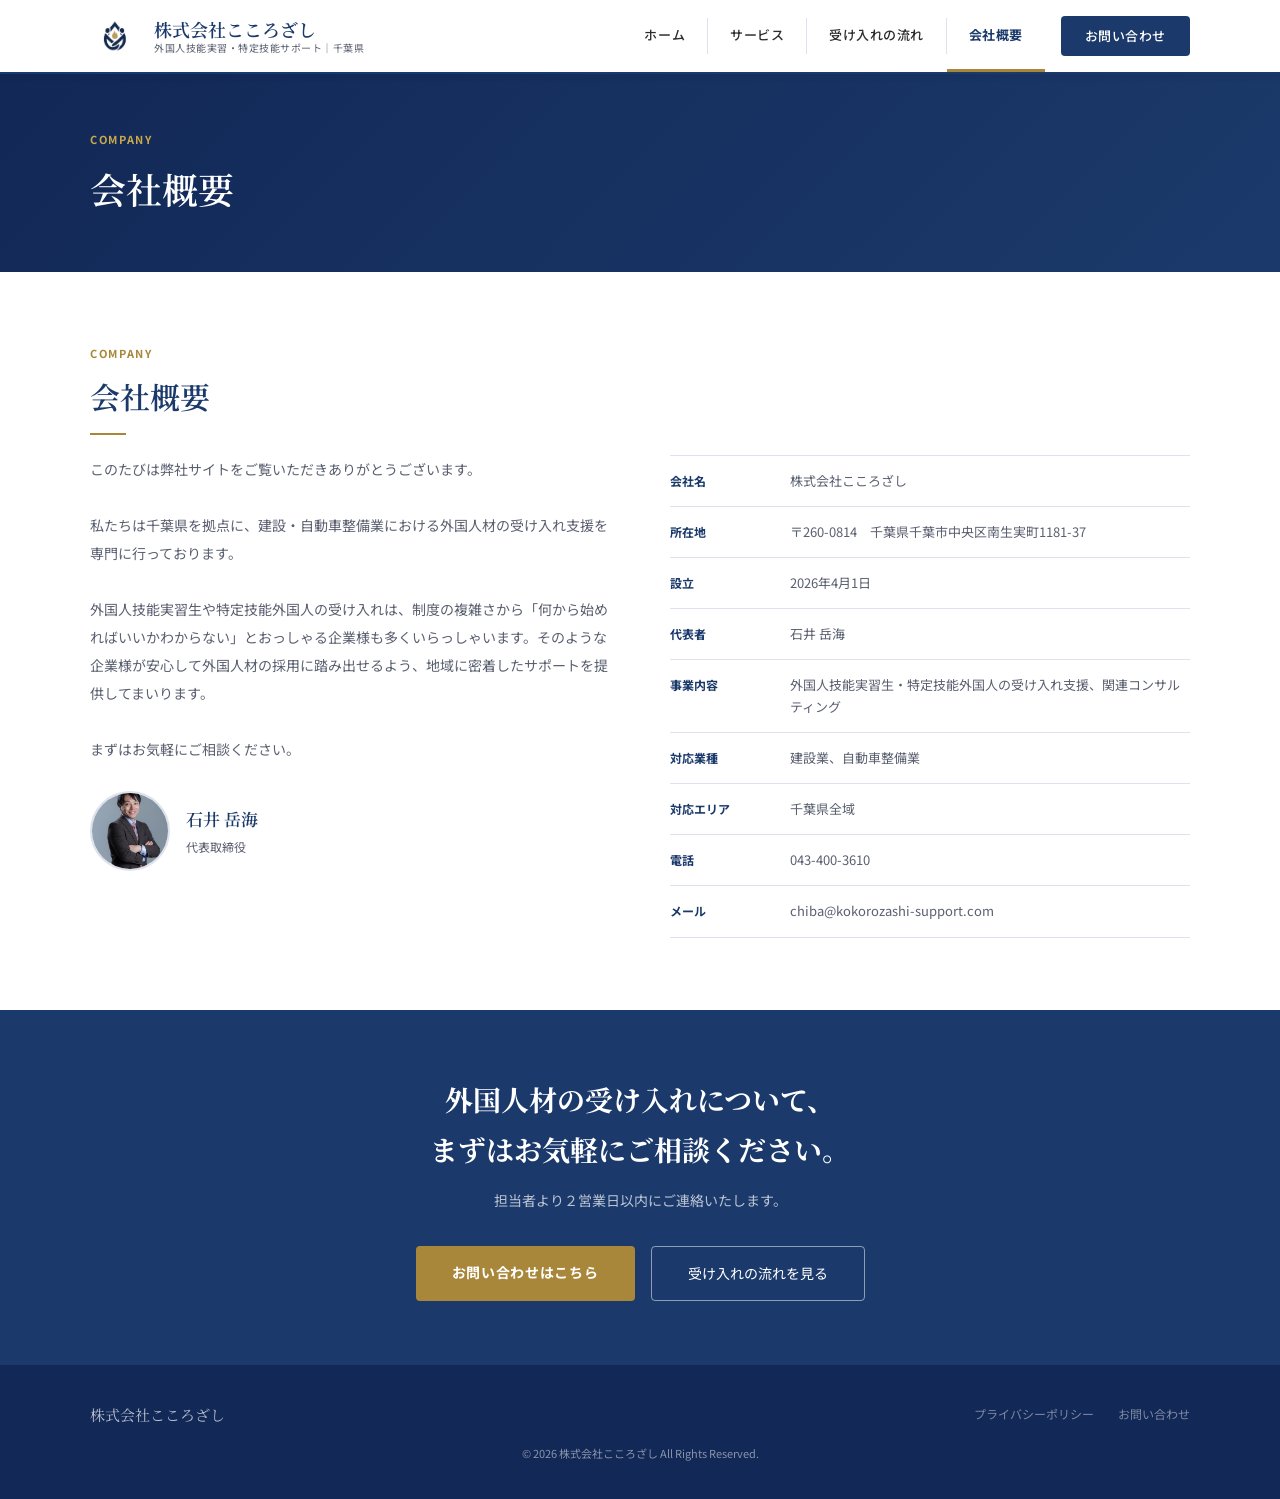
==== company.html @ d330c298 "Add files via upload" ====
<!DOCTYPE html>
<html lang="ja">
<head>
<meta charset="UTF-8">
<meta name="viewport" content="width=device-width, initial-scale=1.0">
<title>会社概要｜株式会社こころざし</title>
<link href="https://fonts.googleapis.com/css2?family=Noto+Sans+JP:wght@400;500;700&family=Noto+Serif+JP:wght@400;600&display=swap" rel="stylesheet">
<style>
  :root {
    --navy: #1B3A6B; --navy-dark: #122856; --navy-light: #2a4f8a;
    --gold: #A8873A; --gold-light: #c9a84c;
    --white: #ffffff; --bg: #f7f8fa; --bg-section: #eef1f6;
    --text: #2c2c2c; --text-light: #5a6070; --border: #dde2ec;
  }
  html { scroll-behavior: smooth; }
  * { margin: 0; padding: 0; box-sizing: border-box; }
  body { font-family: 'Noto Sans JP', sans-serif; color: var(--text); background: var(--white); line-height: 1.8; font-size: 15px; }

  /* DRAFT BANNER */

  /* HEADER */
  header { background: var(--white); border-bottom: 2px solid var(--navy); position: sticky; top: 0; z-index: 100; padding: 0 40px; box-shadow: 0 2px 8px rgba(0,0,0,0.06); }
  .header-inner { max-width: 1100px; margin: 0 auto; display: flex; align-items: center; justify-content: space-between; height: 72px; }
  .logo { display: flex; align-items: center; gap: 12px; text-decoration: none; }
  .logo-text { font-family: 'Noto Serif JP', serif; font-size: 18px; font-weight: 600; color: var(--navy); line-height: 1.3; }
  .logo-text span { display: block; font-family: 'Noto Sans JP', sans-serif; font-size: 10px; font-weight: 400; color: var(--text-light); letter-spacing: 0.05em; }
  nav { display: flex; align-items: stretch; height: 72px; }
  nav a { display: flex; align-items: center; padding: 0 22px; text-decoration: none; color: var(--text); font-size: 13px; font-weight: 500; letter-spacing: 0.04em; border-bottom: 3px solid transparent; transition: color 0.2s, border-color 0.2s; white-space: nowrap; }
  nav a:hover { color: var(--navy); border-bottom-color: var(--navy); }
  nav a.active { color: var(--navy); border-bottom-color: var(--gold); font-weight: 700; }
  .nav-sep { width: 1px; background: var(--border); margin: 18px 0; flex-shrink: 0; }
  .nav-cta { background: var(--navy) !important; color: var(--white) !important; margin-left: 16px; padding: 0 24px !important; border-radius: 4px; border-bottom: none !important; align-self: center; height: 40px; font-size: 13px !important; transition: background 0.2s !important; }
  .nav-cta:hover { background: var(--navy-light) !important; }

  /* SECTIONS */
  section { padding: 72px 40px; }
  .section-inner { max-width: 1100px; margin: 0 auto; }
  .section-label { font-size: 11px; letter-spacing: 0.15em; color: var(--gold); font-weight: 700; text-transform: uppercase; margin-bottom: 10px; }
  .section-title { font-family: 'Noto Serif JP', serif; font-size: clamp(22px,3vw,30px); font-weight: 600; color: var(--navy); line-height: 1.5; margin-bottom: 14px; }
  .section-desc { color: var(--text-light); font-size: 14px; max-width: 560px; line-height: 1.9; margin-bottom: 50px; }
  .divider { width: 36px; height: 2px; background: var(--gold); margin: 14px 0 20px; }
  .bg-gray { background: var(--bg); }

  /* PAGE HERO (subpages) */
  .page-hero { background: linear-gradient(135deg, var(--navy-dark) 0%, var(--navy) 100%); color: var(--white); padding: 56px 40px; }
  .page-hero-inner { max-width: 1100px; margin: 0 auto; }
  .page-hero .label { font-size: 11px; letter-spacing: 0.15em; color: var(--gold-light); font-weight: 700; margin-bottom: 12px; }
  .page-hero h1 { font-family: 'Noto Serif JP', serif; font-size: clamp(24px,3vw,36px); font-weight: 600; line-height: 1.5; }

  /* BUTTONS */
  .btn-primary { background: var(--gold); color: var(--white); padding: 14px 36px; text-decoration: none; font-size: 14px; font-weight: 700; border-radius: 4px; letter-spacing: 0.05em; transition: background 0.2s; display: inline-block; }
  .btn-primary:hover { background: var(--gold-light); }
  .btn-outline-navy { border: 2px solid var(--navy); color: var(--navy); padding: 12px 32px; text-decoration: none; font-size: 14px; font-weight: 700; border-radius: 4px; transition: all 0.2s; display: inline-block; }
  .btn-outline-navy:hover { background: var(--navy); color: var(--white); }
  .btn-outline-white { border: 1px solid rgba(255,255,255,0.5); color: var(--white); padding: 14px 36px; text-decoration: none; font-size: 14px; border-radius: 4px; transition: border-color 0.2s; display: inline-block; }
  .btn-outline-white:hover { border-color: var(--white); }

  /* FOOTER */
  footer { background: var(--navy-dark); color: rgba(255,255,255,0.5); padding: 36px 40px; }
  .footer-inner { max-width: 1100px; margin: 0 auto; display: flex; justify-content: space-between; align-items: center; flex-wrap: wrap; gap: 16px; }
  .footer-logo { font-family: 'Noto Serif JP', serif; font-size: 15px; color: rgba(255,255,255,0.7); }
  .footer-links { display: flex; gap: 24px; }
  .footer-links a { font-size: 12px; color: rgba(255,255,255,0.45); text-decoration: none; transition: color 0.2s; }
  .footer-links a:hover { color: rgba(255,255,255,0.75); }
  .footer-copy { font-size: 11px; width: 100%; text-align: center; margin-top: 16px; }

  /* CTA SECTION */
  .cta-section { background: var(--navy); padding: 64px 40px; text-align: center; }
  .cta-section h2 { font-family: 'Noto Serif JP', serif; font-size: clamp(20px,2.5vw,28px); color: var(--white); margin-bottom: 14px; }
  .cta-section p { color: rgba(255,255,255,0.7); font-size: 14px; margin-bottom: 32px; }
  .cta-buttons { display: flex; gap: 16px; justify-content: center; flex-wrap: wrap; }

  /* RESPONSIVE */
  @media (max-width: 768px) {
    header { padding: 0 20px; }
    nav .nav-sep { display: none; }
    nav a:not(.nav-cta) { display: none; }
    .nav-cta { margin-left: 0; }
    section { padding: 52px 20px; }
    .page-hero { padding: 40px 20px; }
    footer { padding: 28px 20px; }
    .footer-inner { flex-direction: column; align-items: flex-start; }
    .cta-section { padding: 48px 20px; }
  }

  .company-grid { display: grid; grid-template-columns: 1fr 1fr; gap: 60px; align-items: start; }
  .company-greeting { font-size: 14px; color: var(--text-light); line-height: 2; margin-bottom: 28px; }
  .rep-info { display: flex; align-items: center; gap: 16px; margin-top: 10px; }
  .rep-photo { width: 80px; height: 80px; background: var(--bg-section); border-radius: 50%; border: 2px solid var(--border); display: flex; align-items: center; justify-content: center; font-size: 28px; color: var(--text-light); overflow: hidden; }
  .rep-photo img { width: 100%; height: 100%; object-fit: cover; }
  .rep-name { font-family: 'Noto Serif JP', serif; font-size: 17px; font-weight: 600; color: var(--navy); }
  .rep-title { font-size: 12px; color: var(--text-light); margin-top: 2px; }
  .company-table { width: 100%; border-collapse: collapse; }
  .company-table tr { border-bottom: 1px solid var(--border); }
  .company-table tr:first-child { border-top: 1px solid var(--border); }
  .company-table th { text-align: left; padding: 14px 16px 14px 0; font-size: 12px; font-weight: 700; color: var(--navy); width: 120px; vertical-align: top; white-space: nowrap; }
  .company-table td { padding: 14px 0; font-size: 13px; color: var(--text-light); line-height: 1.7; }
  @media (max-width: 768px) { .company-grid { grid-template-columns: 1fr; gap: 36px; } }
</style>
</head>
<body>
<header>
  <div class="header-inner">
    <a href="index.html" class="logo">
      <img src="[data-uri]" alt="株式会社こころざし ロゴ" style="width:52px;height:52px;object-fit:contain;">
      <div class="logo-text">株式会社こころざし<span>外国人技能実習・特定技能サポート｜千葉県</span></div>
    </a>
    <nav>
      <a href="index.html" class="">ホーム</a>
      <div class="nav-sep"></div>
      <a href="service.html" class="">サービス</a>
      <div class="nav-sep"></div>
      <a href="flow.html" class="">受け入れの流れ</a>
      <div class="nav-sep"></div>
      <a href="company.html" class="active">会社概要</a>
      <a href="contact.html" class="nav-cta">お問い合わせ</a>
    </nav>
  </div>
</header>

<div class="page-hero">
  <div class="page-hero-inner">
    <div class="label">COMPANY</div>
    <h1>会社概要</h1>
  </div>
</div>

<section>
  <div class="section-inner">
    <div class="section-label">COMPANY</div>
    <h2 class="section-title">会社概要</h2>
    <div class="divider"></div>
    <div class="company-grid">
      <div>
        <p class="company-greeting">
          このたびは弊社サイトをご覧いただきありがとうございます。<br><br>
          私たちは千葉県を拠点に、建設・自動車整備業における外国人材の受け入れ支援を専門に行っております。<br><br>
          外国人技能実習生や特定技能外国人の受け入れは、制度の複雑さから「何から始めればいいかわからない」とおっしゃる企業様も多くいらっしゃいます。そのような企業様が安心して外国人材の採用に踏み出せるよう、地域に密着したサポートを提供してまいります。<br><br>
          まずはお気軽にご相談ください。
        </p>
        <div class="rep-info">
          <div class="rep-photo"><img src="[data-uri]" alt="代表取締役 石井岳海"></div>
          <div>
            <div class="rep-name">石井 岳海</div>
            <div class="rep-title">代表取締役</div>
          </div>
        </div>
      </div>
      <div>
        <table class="company-table">
          <tr><th>会社名</th><td>株式会社こころざし</td></tr>
          <tr><th>所在地</th><td>〒260-0814　千葉県千葉市中央区南生実町1181-37</td></tr>
          <tr><th>設立</th><td>2026年4月1日</td></tr>
          <tr><th>代表者</th><td>石井 岳海</td></tr>
          <tr><th>事業内容</th><td>外国人技能実習生・特定技能外国人の受け入れ支援、関連コンサルティング</td></tr>
          <tr><th>対応業種</th><td>建設業、自動車整備業</td></tr>
          <tr><th>対応エリア</th><td>千葉県全域</td></tr>
          <tr><th>電話</th><td>043-400-3610</td></tr>
          <tr><th>メール</th><td>chiba@kokorozashi-support.com</td></tr>
        </table>
      </div>
    </div>
  </div>
</section>
<section class="cta-section">
  <div class="section-inner">
    <h2>外国人材の受け入れについて、<br>まずはお気軽にご相談ください。</h2>
    <p>担当者より２営業日以内にご連絡いたします。</p>
    <div class="cta-buttons">
      <a href="contact.html" class="btn-primary">お問い合わせはこちら</a>
      <a href="flow.html" class="btn-outline-white">受け入れの流れを見る</a>
    </div>
  </div>
</section>
<footer>
  <div class="footer-inner">
    <div class="footer-logo">株式会社こころざし</div>
    <div class="footer-links">
      <a href="privacy.html">プライバシーポリシー</a>
      <a href="contact.html">お問い合わせ</a>
    </div>
  </div>
  <div class="footer-inner">
    <p class="footer-copy">© 2026 株式会社こころざし All Rights Reserved.</p>
  </div>
</footer>
</body>
</html>
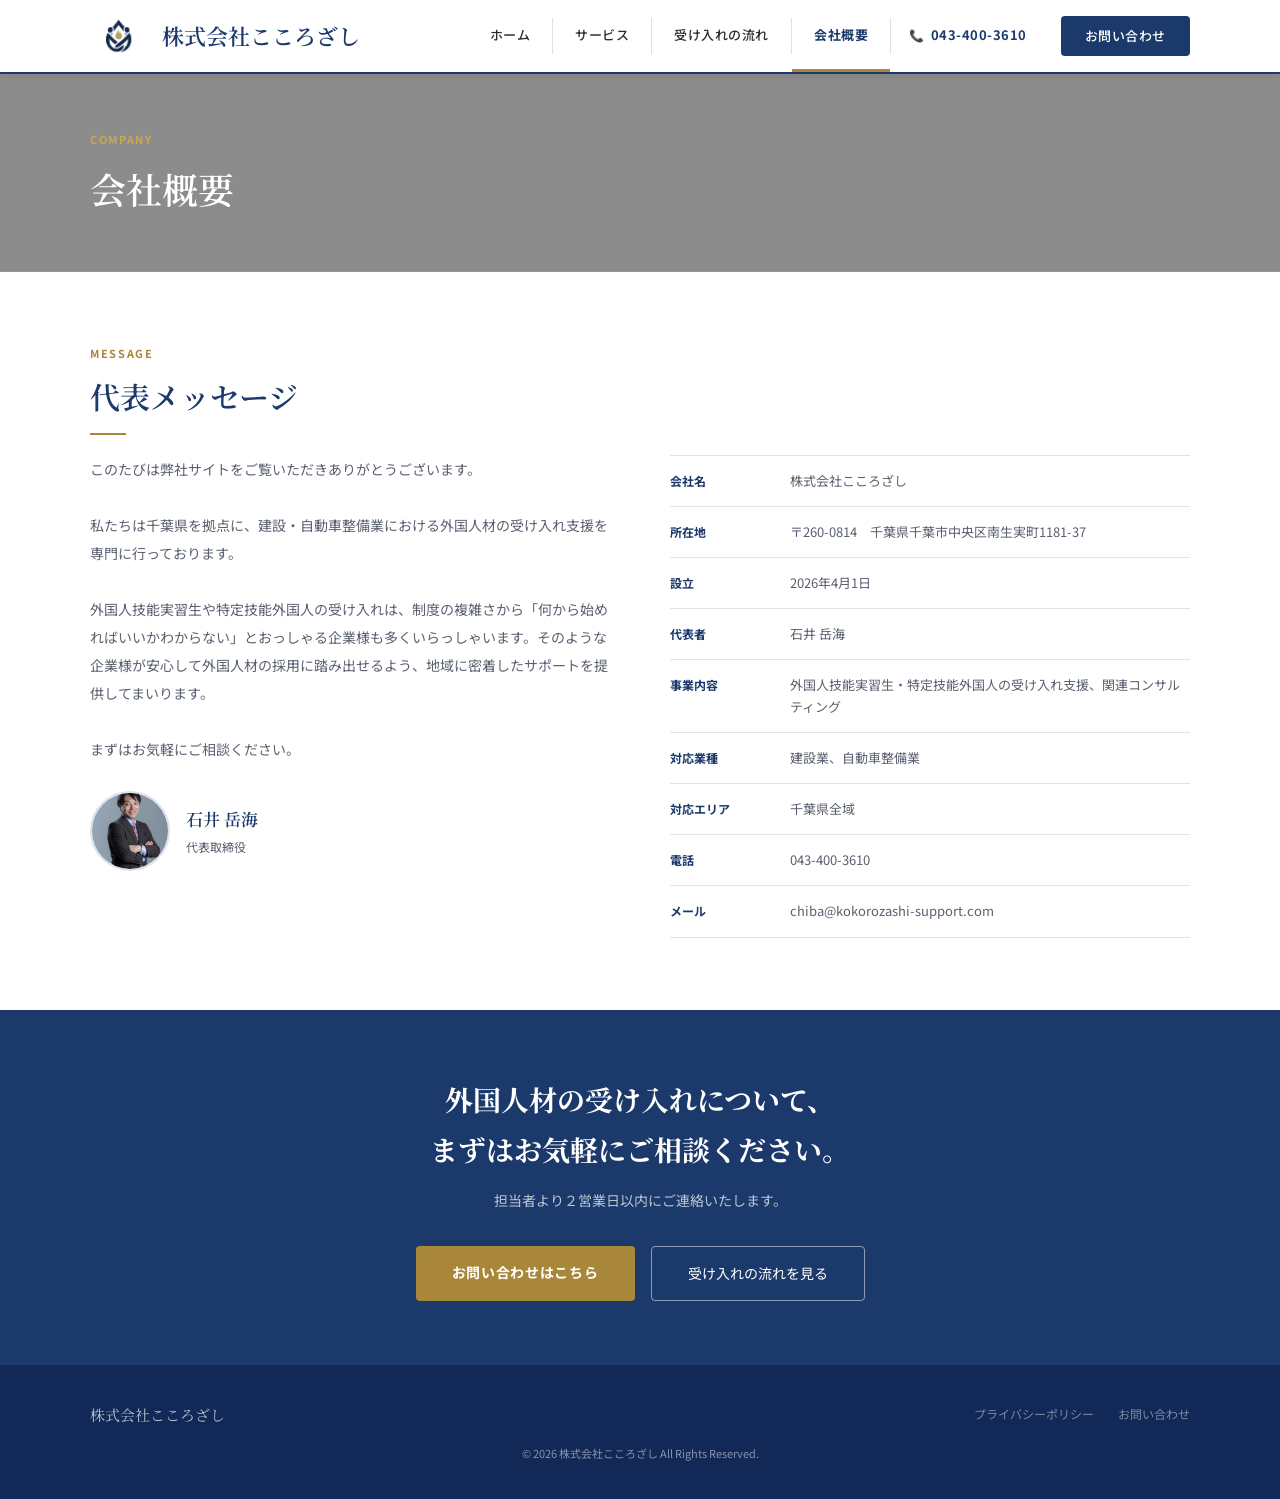
==== commit bc445380: "Add files via upload" ====
--- a/company.html
+++ b/company.html
@@ -4,6 +4,7 @@
 <meta charset="UTF-8">
 <meta name="viewport" content="width=device-width, initial-scale=1.0">
 <title>会社概要｜株式会社こころざし</title>
+<meta name="description" content="株式会社こころざしの会社概要。千葉県に拠点を置き、外国人材の採用・定着支援を通じて、企業の人手不足解消に貢献しています。">
 <link href="https://fonts.googleapis.com/css2?family=Noto+Sans+JP:wght@400;500;700&family=Noto+Serif+JP:wght@400;600&display=swap" rel="stylesheet">
 <style>
   :root {
@@ -22,8 +23,7 @@
   header { background: var(--white); border-bottom: 2px solid var(--navy); position: sticky; top: 0; z-index: 100; padding: 0 40px; box-shadow: 0 2px 8px rgba(0,0,0,0.06); }
   .header-inner { max-width: 1100px; margin: 0 auto; display: flex; align-items: center; justify-content: space-between; height: 72px; }
   .logo { display: flex; align-items: center; gap: 12px; text-decoration: none; }
-  .logo-text { font-family: 'Noto Serif JP', serif; font-size: 18px; font-weight: 600; color: var(--navy); line-height: 1.3; }
-  .logo-text span { display: block; font-family: 'Noto Sans JP', sans-serif; font-size: 10px; font-weight: 400; color: var(--text-light); letter-spacing: 0.05em; }
+  .logo-text { font-family: 'Noto Serif JP', serif; font-size: 22px; font-weight: 600; color: var(--navy); line-height: 1; }
   nav { display: flex; align-items: stretch; height: 72px; }
   nav a { display: flex; align-items: center; padding: 0 22px; text-decoration: none; color: var(--text); font-size: 13px; font-weight: 500; letter-spacing: 0.04em; border-bottom: 3px solid transparent; transition: color 0.2s, border-color 0.2s; white-space: nowrap; }
   nav a:hover { color: var(--navy); border-bottom-color: var(--navy); }
@@ -31,6 +31,9 @@
   .nav-sep { width: 1px; background: var(--border); margin: 18px 0; flex-shrink: 0; }
   .nav-cta { background: var(--navy) !important; color: var(--white) !important; margin-left: 16px; padding: 0 24px !important; border-radius: 4px; border-bottom: none !important; align-self: center; height: 40px; font-size: 13px !important; transition: background 0.2s !important; }
   .nav-cta:hover { background: var(--navy-light) !important; }
+  .header-tel { display: flex; align-items: center; padding: 0 18px; color: var(--navy); font-size: 13px; font-weight: 700; text-decoration: none; white-space: nowrap; border-bottom: 3px solid transparent; gap: 6px; }
+  .header-tel:hover { color: var(--navy-light); }
+  .header-tel-icon { font-size: 12px; }
 
   /* SECTIONS */
   section { padding: 72px 40px; }
@@ -42,7 +45,7 @@
   .bg-gray { background: var(--bg); }
 
   /* PAGE HERO (subpages) */
-  .page-hero { background: linear-gradient(135deg, var(--navy-dark) 0%, var(--navy) 100%); color: var(--white); padding: 56px 40px; }
+  .page-hero { background: linear-gradient(rgba(0,0,0,0.45), rgba(0,0,0,0.45)), url('https://images.unsplash.com/photo-1758518730384-be3d205838e8?auto=format&fit=crop&w=1600&q=80'); background-size: cover; background-position: center; color: var(--white); padding: 56px 40px; }
   .page-hero-inner { max-width: 1100px; margin: 0 auto; }
   .page-hero .label { font-size: 11px; letter-spacing: 0.15em; color: var(--gold-light); font-weight: 700; margin-bottom: 12px; }
   .page-hero h1 { font-family: 'Noto Serif JP', serif; font-size: clamp(24px,3vw,36px); font-weight: 600; line-height: 1.5; }
@@ -74,7 +77,7 @@
   @media (max-width: 768px) {
     header { padding: 0 20px; }
     nav .nav-sep { display: none; }
-    nav a:not(.nav-cta) { display: none; }
+    nav a:not(.nav-cta):not(.header-tel) { display: none; }
     .nav-cta { margin-left: 0; }
     section { padding: 52px 20px; }
     .page-hero { padding: 40px 20px; }
@@ -102,8 +105,8 @@
 <header>
   <div class="header-inner">
     <a href="index.html" class="logo">
-      <img src="[data-uri]" alt="株式会社こころざし ロゴ" style="width:52px;height:52px;object-fit:contain;">
-      <div class="logo-text">株式会社こころざし<span>外国人技能実習・特定技能サポート｜千葉県</span></div>
+      <img src="[data-uri]" alt="株式会社こころざし ロゴ" style="width:60px;height:60px;object-fit:contain;">
+      <div class="logo-text">株式会社こころざし</div>
     </a>
     <nav>
       <a href="index.html" class="">ホーム</a>
@@ -113,6 +116,8 @@
       <a href="flow.html" class="">受け入れの流れ</a>
       <div class="nav-sep"></div>
       <a href="company.html" class="active">会社概要</a>
+      <div class="nav-sep"></div>
+      <a href="tel:0434003610" class="header-tel"><span class="header-tel-icon">📞</span>043-400-3610</a>
       <a href="contact.html" class="nav-cta">お問い合わせ</a>
     </nav>
   </div>
@@ -127,8 +132,8 @@
 
 <section>
   <div class="section-inner">
-    <div class="section-label">COMPANY</div>
-    <h2 class="section-title">会社概要</h2>
+    <div class="section-label">MESSAGE</div>
+    <h2 class="section-title">代表メッセージ</h2>
     <div class="divider"></div>
     <div class="company-grid">
       <div>
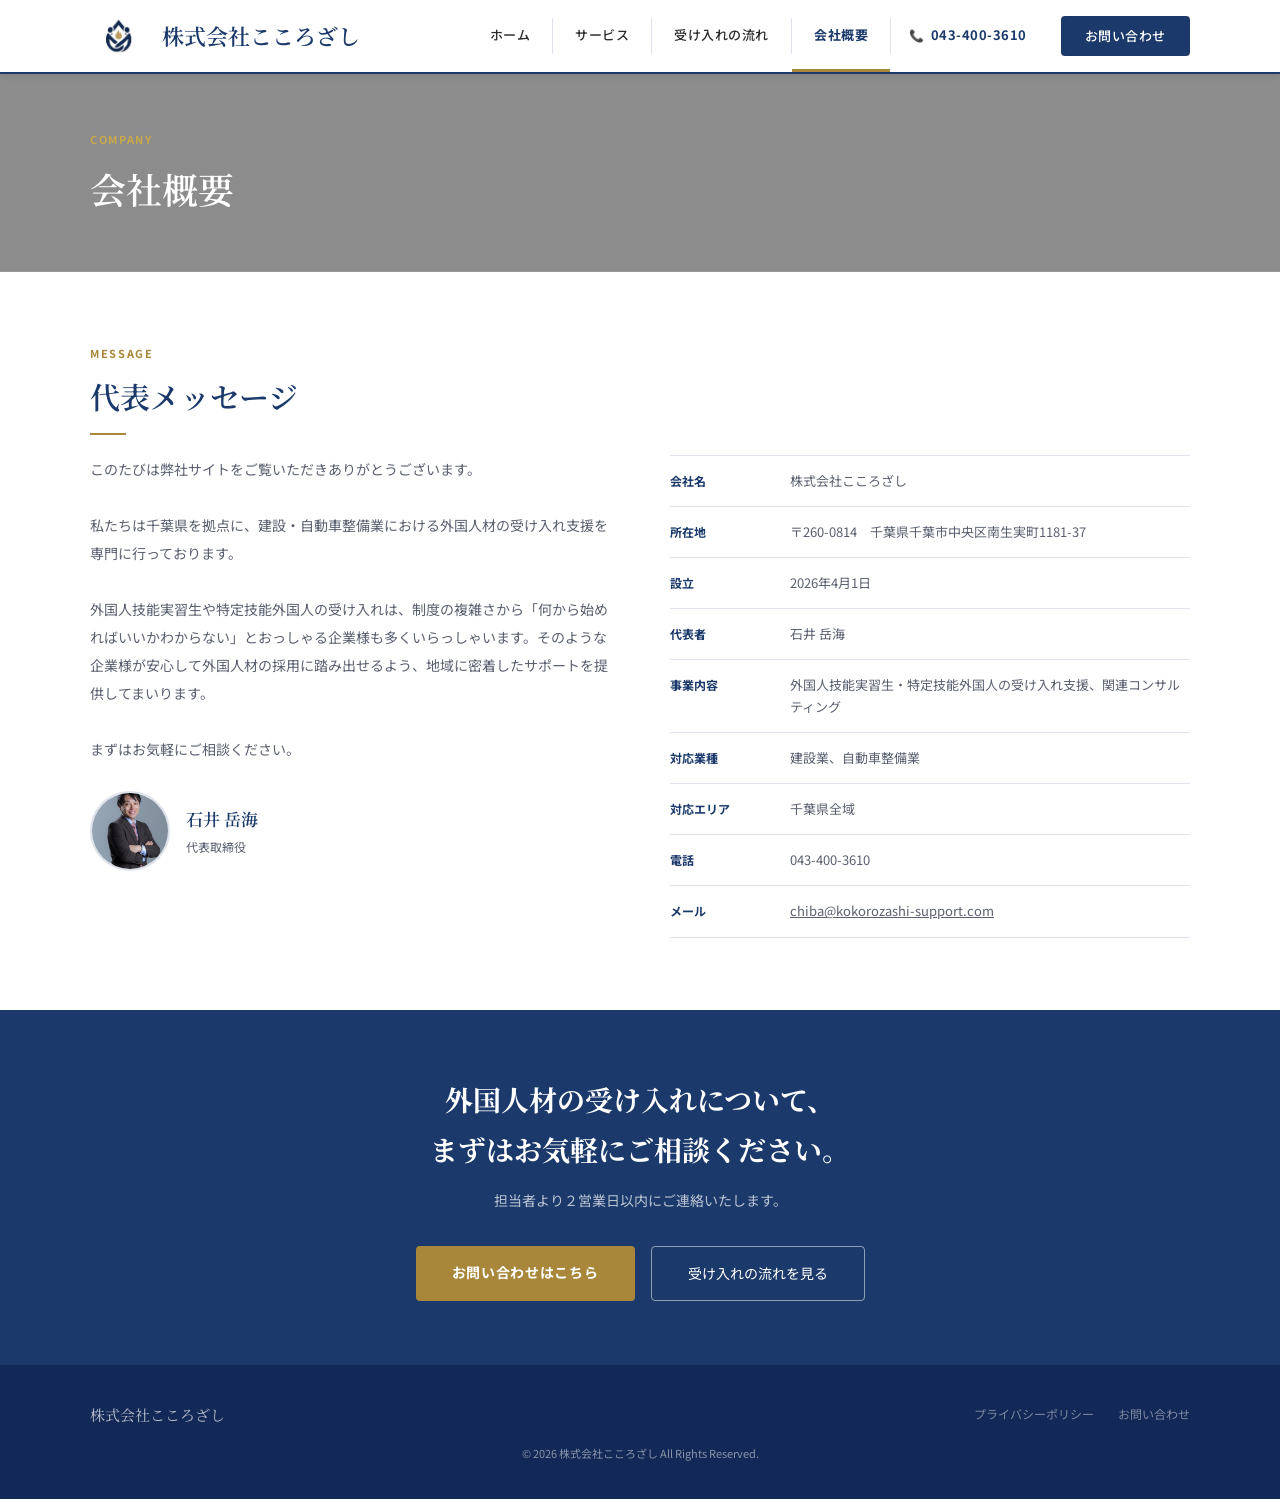
==== commit 94de9047: "Add files via upload" ====
--- a/company.html
+++ b/company.html
@@ -22,8 +22,8 @@
   /* HEADER */
   header { background: var(--white); border-bottom: 2px solid var(--navy); position: sticky; top: 0; z-index: 100; padding: 0 40px; box-shadow: 0 2px 8px rgba(0,0,0,0.06); }
   .header-inner { max-width: 1100px; margin: 0 auto; display: flex; align-items: center; justify-content: space-between; height: 72px; }
-  .logo { display: flex; align-items: center; gap: 12px; text-decoration: none; }
-  .logo-text { font-family: 'Noto Serif JP', serif; font-size: 22px; font-weight: 600; color: var(--navy); line-height: 1; }
+  .logo { display: flex; align-items: center; gap: 12px; text-decoration: none; flex-shrink: 0; min-width: 0; }
+  .logo-text { font-family: 'Noto Serif JP', serif; font-size: 22px; font-weight: 600; color: var(--navy); line-height: 1; white-space: nowrap; }
   nav { display: flex; align-items: stretch; height: 72px; }
   nav a { display: flex; align-items: center; padding: 0 22px; text-decoration: none; color: var(--text); font-size: 13px; font-weight: 500; letter-spacing: 0.04em; border-bottom: 3px solid transparent; transition: color 0.2s, border-color 0.2s; white-space: nowrap; }
   nav a:hover { color: var(--navy); border-bottom-color: var(--navy); }
@@ -34,6 +34,22 @@
   .header-tel { display: flex; align-items: center; padding: 0 18px; color: var(--navy); font-size: 13px; font-weight: 700; text-decoration: none; white-space: nowrap; border-bottom: 3px solid transparent; gap: 6px; }
   .header-tel:hover { color: var(--navy-light); }
   .header-tel-icon { font-size: 12px; }
+    .menu-toggle { display: none; flex-direction: column; justify-content: center; gap: 5px; width: 32px; height: 32px; background: none; border: none; cursor: pointer; padding: 0; flex-shrink: 0; }
+    .menu-toggle span { display: block; width: 100%; height: 2px; background: var(--navy); border-radius: 1px; transition: transform 0.2s, opacity 0.2s; }
+    .menu-toggle.active span:nth-child(1) { transform: translateY(7px) rotate(45deg); }
+    .menu-toggle.active span:nth-child(2) { opacity: 0; }
+    .menu-toggle.active span:nth-child(3) { transform: translateY(-7px) rotate(-45deg); }
+
+    @media (max-width: 1180px) {
+      .menu-toggle { display: flex; }
+      nav { display: none; position: absolute; top: 72px; left: 0; right: 0; height: auto; flex-direction: column; align-items: stretch; background: var(--white); border-top: 1px solid var(--border); box-shadow: 0 8px 16px rgba(0,0,0,0.1); }
+      nav.open { display: flex; }
+      nav a { height: 52px; padding: 0 28px; border-bottom: 1px solid var(--border); white-space: normal; }
+      .nav-sep { display: none; }
+      .nav-cta { margin: 14px 28px; height: 44px; }
+      .header-tel { justify-content: center; }
+    }
+
 
   /* SECTIONS */
   section { padding: 72px 40px; }
@@ -77,7 +93,6 @@
   @media (max-width: 768px) {
     header { padding: 0 20px; }
     nav .nav-sep { display: none; }
-    nav a:not(.nav-cta):not(.header-tel) { display: none; }
     .nav-cta { margin-left: 0; }
     section { padding: 52px 20px; }
     .page-hero { padding: 40px 20px; }
@@ -108,7 +123,8 @@
       <img src="[data-uri]" alt="株式会社こころざし ロゴ" style="width:60px;height:60px;object-fit:contain;">
       <div class="logo-text">株式会社こころざし</div>
     </a>
-    <nav>
+    <button class="menu-toggle" aria-label="メニューを開く" onclick="this.classList.toggle('active');document.getElementById('site-nav').classList.toggle('open')"><span></span><span></span><span></span></button>
+    <nav id="site-nav">
       <a href="index.html" class="">ホーム</a>
       <div class="nav-sep"></div>
       <a href="service.html" class="">サービス</a>
@@ -161,7 +177,7 @@
           <tr><th>対応業種</th><td>建設業、自動車整備業</td></tr>
           <tr><th>対応エリア</th><td>千葉県全域</td></tr>
           <tr><th>電話</th><td>043-400-3610</td></tr>
-          <tr><th>メール</th><td>chiba@kokorozashi-support.com</td></tr>
+          <tr><th>メール</th><td><a href="mailto:chiba@kokorozashi-support.com" style="color:inherit;">chiba@kokorozashi-support.com</a></td></tr>
         </table>
       </div>
     </div>
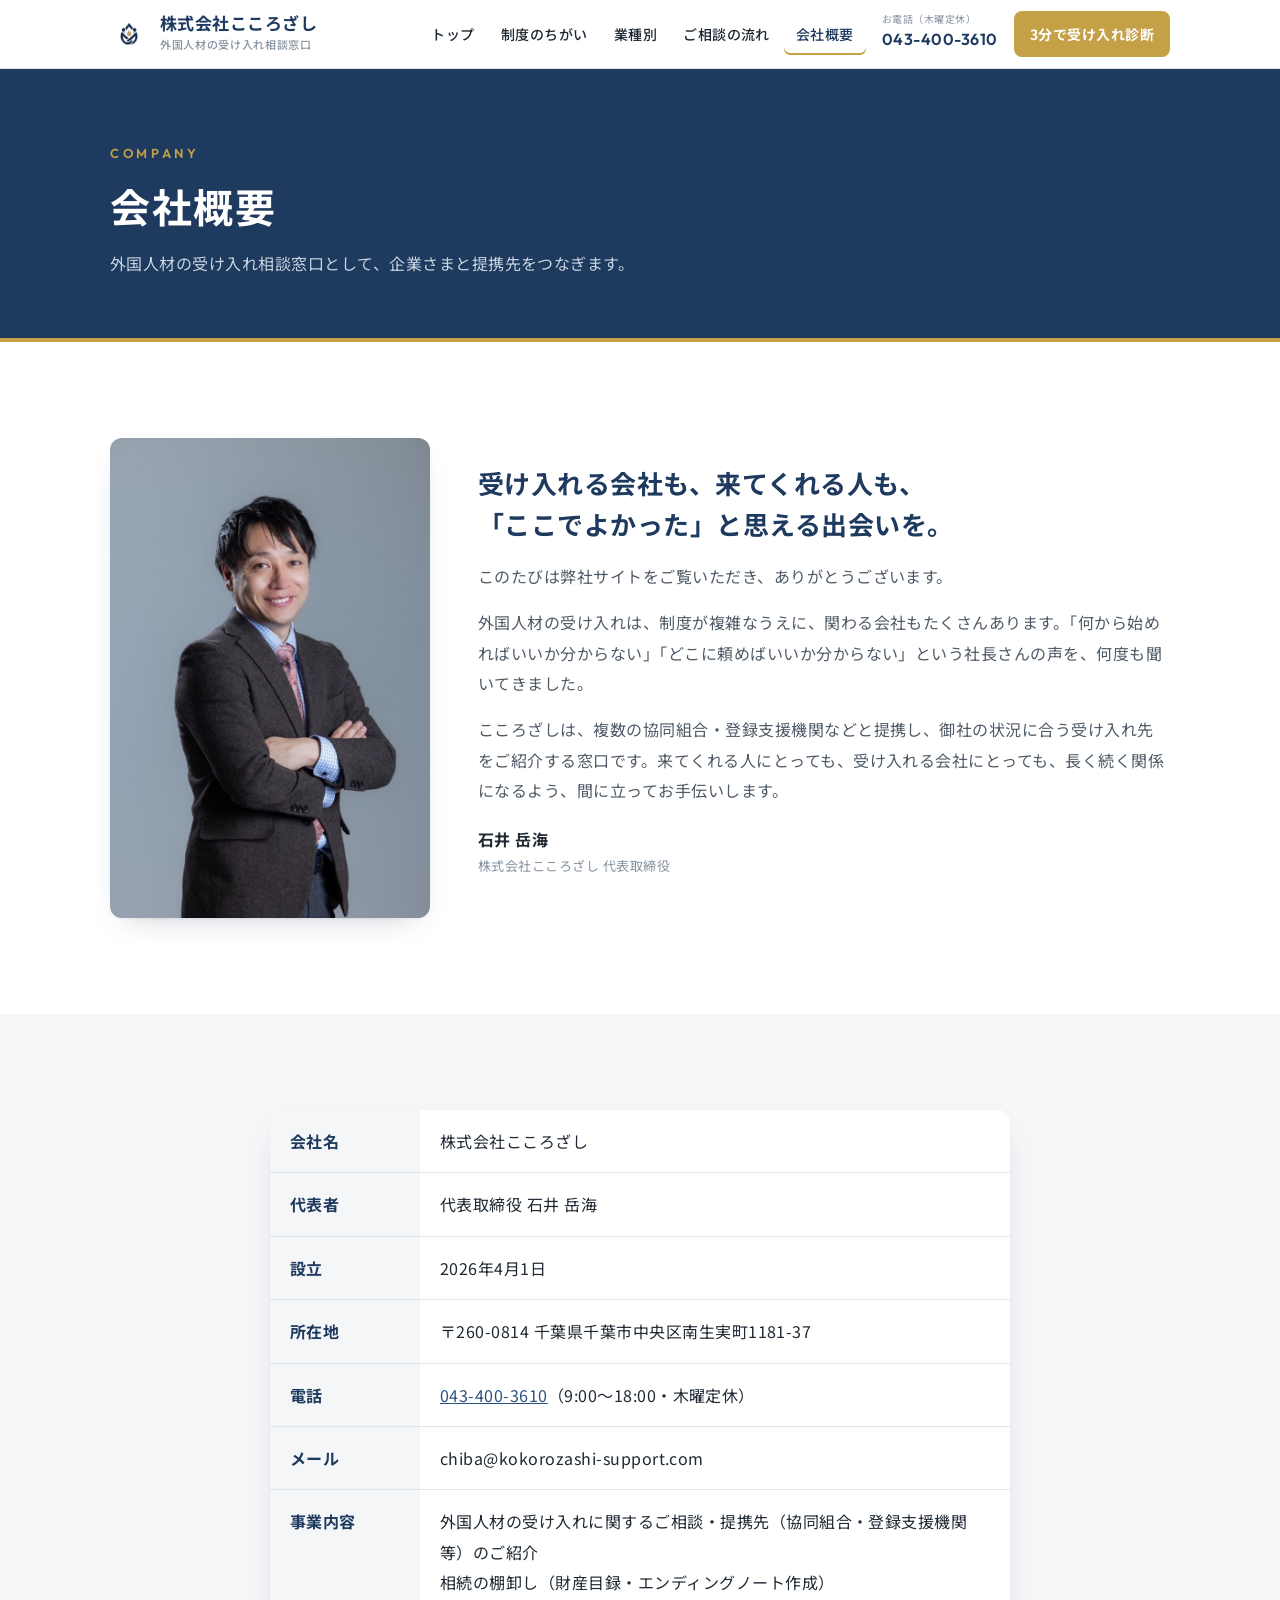
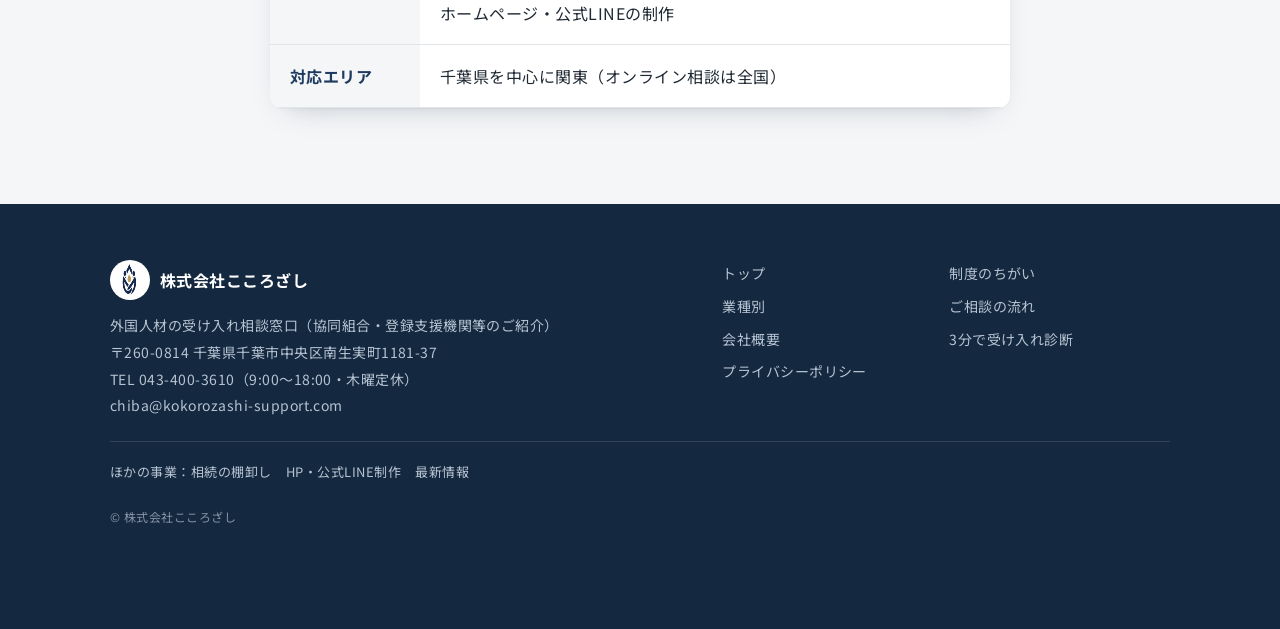
==== commit f38de829: "Add files via upload" ====
--- a/company.html
+++ b/company.html
@@ -1,209 +1,80 @@
-<!DOCTYPE html>
+<!doctype html>
 <html lang="ja">
 <head>
-<meta charset="UTF-8">
-<meta name="viewport" content="width=device-width, initial-scale=1.0">
+<meta charset="utf-8">
+<meta name="viewport" content="width=device-width,initial-scale=1">
 <title>会社概要｜株式会社こころざし</title>
-<meta name="description" content="株式会社こころざしの会社概要。千葉県に拠点を置き、外国人材の採用・定着支援を通じて、企業の人手不足解消に貢献しています。">
-<link href="https://fonts.googleapis.com/css2?family=Noto+Sans+JP:wght@400;500;700&family=Noto+Serif+JP:wght@400;600&display=swap" rel="stylesheet">
-<style>
-  :root {
-    --navy: #1B3A6B; --navy-dark: #122856; --navy-light: #2a4f8a;
-    --gold: #A8873A; --gold-light: #c9a84c;
-    --white: #ffffff; --bg: #f7f8fa; --bg-section: #eef1f6;
-    --text: #2c2c2c; --text-light: #5a6070; --border: #dde2ec;
-  }
-  html { scroll-behavior: smooth; }
-  * { margin: 0; padding: 0; box-sizing: border-box; }
-  body { font-family: 'Noto Sans JP', sans-serif; color: var(--text); background: var(--white); line-height: 1.8; font-size: 15px; }
-
-  /* DRAFT BANNER */
-
-  /* HEADER */
-  header { background: var(--white); border-bottom: 2px solid var(--navy); position: sticky; top: 0; z-index: 100; padding: 0 40px; box-shadow: 0 2px 8px rgba(0,0,0,0.06); }
-  .header-inner { max-width: 1100px; margin: 0 auto; display: flex; align-items: center; justify-content: space-between; height: 72px; }
-  .logo { display: flex; align-items: center; gap: 12px; text-decoration: none; flex-shrink: 0; min-width: 0; }
-  .logo-text { font-family: 'Noto Serif JP', serif; font-size: 22px; font-weight: 600; color: var(--navy); line-height: 1; white-space: nowrap; }
-  nav { display: flex; align-items: stretch; height: 72px; }
-  nav a { display: flex; align-items: center; padding: 0 22px; text-decoration: none; color: var(--text); font-size: 13px; font-weight: 500; letter-spacing: 0.04em; border-bottom: 3px solid transparent; transition: color 0.2s, border-color 0.2s; white-space: nowrap; }
-  nav a:hover { color: var(--navy); border-bottom-color: var(--navy); }
-  nav a.active { color: var(--navy); border-bottom-color: var(--gold); font-weight: 700; }
-  .nav-sep { width: 1px; background: var(--border); margin: 18px 0; flex-shrink: 0; }
-  .nav-cta { background: var(--navy) !important; color: var(--white) !important; margin-left: 16px; padding: 0 24px !important; border-radius: 4px; border-bottom: none !important; align-self: center; height: 40px; font-size: 13px !important; transition: background 0.2s !important; }
-  .nav-cta:hover { background: var(--navy-light) !important; }
-  .header-tel { display: flex; align-items: center; padding: 0 18px; color: var(--navy); font-size: 13px; font-weight: 700; text-decoration: none; white-space: nowrap; border-bottom: 3px solid transparent; gap: 6px; }
-  .header-tel:hover { color: var(--navy-light); }
-  .header-tel-icon { font-size: 12px; }
-    .menu-toggle { display: none; flex-direction: column; justify-content: center; gap: 5px; width: 32px; height: 32px; background: none; border: none; cursor: pointer; padding: 0; flex-shrink: 0; }
-    .menu-toggle span { display: block; width: 100%; height: 2px; background: var(--navy); border-radius: 1px; transition: transform 0.2s, opacity 0.2s; }
-    .menu-toggle.active span:nth-child(1) { transform: translateY(7px) rotate(45deg); }
-    .menu-toggle.active span:nth-child(2) { opacity: 0; }
-    .menu-toggle.active span:nth-child(3) { transform: translateY(-7px) rotate(-45deg); }
-
-    @media (max-width: 1180px) {
-      .menu-toggle { display: flex; }
-      nav { display: none; position: absolute; top: 72px; left: 0; right: 0; height: auto; flex-direction: column; align-items: stretch; background: var(--white); border-top: 1px solid var(--border); box-shadow: 0 8px 16px rgba(0,0,0,0.1); }
-      nav.open { display: flex; }
-      nav a { height: 52px; padding: 0 28px; border-bottom: 1px solid var(--border); white-space: normal; }
-      .nav-sep { display: none; }
-      .nav-cta { margin: 14px 28px; height: 44px; }
-      .header-tel { justify-content: center; }
-    }
-
-
-  /* SECTIONS */
-  section { padding: 72px 40px; }
-  .section-inner { max-width: 1100px; margin: 0 auto; }
-  .section-label { font-size: 11px; letter-spacing: 0.15em; color: var(--gold); font-weight: 700; text-transform: uppercase; margin-bottom: 10px; }
-  .section-title { font-family: 'Noto Serif JP', serif; font-size: clamp(22px,3vw,30px); font-weight: 600; color: var(--navy); line-height: 1.5; margin-bottom: 14px; }
-  .section-desc { color: var(--text-light); font-size: 14px; max-width: 560px; line-height: 1.9; margin-bottom: 50px; }
-  .divider { width: 36px; height: 2px; background: var(--gold); margin: 14px 0 20px; }
-  .bg-gray { background: var(--bg); }
-
-  /* PAGE HERO (subpages) */
-  .page-hero { background: linear-gradient(rgba(0,0,0,0.45), rgba(0,0,0,0.45)), url('https://images.unsplash.com/photo-1758518730384-be3d205838e8?auto=format&fit=crop&w=1600&q=80'); background-size: cover; background-position: center; color: var(--white); padding: 56px 40px; }
-  .page-hero-inner { max-width: 1100px; margin: 0 auto; }
-  .page-hero .label { font-size: 11px; letter-spacing: 0.15em; color: var(--gold-light); font-weight: 700; margin-bottom: 12px; }
-  .page-hero h1 { font-family: 'Noto Serif JP', serif; font-size: clamp(24px,3vw,36px); font-weight: 600; line-height: 1.5; }
-
-  /* BUTTONS */
-  .btn-primary { background: var(--gold); color: var(--white); padding: 14px 36px; text-decoration: none; font-size: 14px; font-weight: 700; border-radius: 4px; letter-spacing: 0.05em; transition: background 0.2s; display: inline-block; }
-  .btn-primary:hover { background: var(--gold-light); }
-  .btn-outline-navy { border: 2px solid var(--navy); color: var(--navy); padding: 12px 32px; text-decoration: none; font-size: 14px; font-weight: 700; border-radius: 4px; transition: all 0.2s; display: inline-block; }
-  .btn-outline-navy:hover { background: var(--navy); color: var(--white); }
-  .btn-outline-white { border: 1px solid rgba(255,255,255,0.5); color: var(--white); padding: 14px 36px; text-decoration: none; font-size: 14px; border-radius: 4px; transition: border-color 0.2s; display: inline-block; }
-  .btn-outline-white:hover { border-color: var(--white); }
-
-  /* FOOTER */
-  footer { background: var(--navy-dark); color: rgba(255,255,255,0.5); padding: 36px 40px; }
-  .footer-inner { max-width: 1100px; margin: 0 auto; display: flex; justify-content: space-between; align-items: center; flex-wrap: wrap; gap: 16px; }
-  .footer-logo { font-family: 'Noto Serif JP', serif; font-size: 15px; color: rgba(255,255,255,0.7); }
-  .footer-links { display: flex; gap: 24px; }
-  .footer-links a { font-size: 12px; color: rgba(255,255,255,0.45); text-decoration: none; transition: color 0.2s; }
-  .footer-links a:hover { color: rgba(255,255,255,0.75); }
-  .footer-copy { font-size: 11px; width: 100%; text-align: center; margin-top: 16px; }
-
-  /* CTA SECTION */
-  .cta-section { background: var(--navy); padding: 64px 40px; text-align: center; }
-  .cta-section h2 { font-family: 'Noto Serif JP', serif; font-size: clamp(20px,2.5vw,28px); color: var(--white); margin-bottom: 14px; }
-  .cta-section p { color: rgba(255,255,255,0.7); font-size: 14px; margin-bottom: 32px; }
-  .cta-buttons { display: flex; gap: 16px; justify-content: center; flex-wrap: wrap; }
-
-  /* RESPONSIVE */
-  @media (max-width: 768px) {
-    header { padding: 0 20px; }
-    nav .nav-sep { display: none; }
-    .nav-cta { margin-left: 0; }
-    section { padding: 52px 20px; }
-    .page-hero { padding: 40px 20px; }
-    footer { padding: 28px 20px; }
-    .footer-inner { flex-direction: column; align-items: flex-start; }
-    .cta-section { padding: 48px 20px; }
-  }
-
-  .company-grid { display: grid; grid-template-columns: 1fr 1fr; gap: 60px; align-items: start; }
-  .company-greeting { font-size: 14px; color: var(--text-light); line-height: 2; margin-bottom: 28px; }
-  .rep-info { display: flex; align-items: center; gap: 16px; margin-top: 10px; }
-  .rep-photo { width: 80px; height: 80px; background: var(--bg-section); border-radius: 50%; border: 2px solid var(--border); display: flex; align-items: center; justify-content: center; font-size: 28px; color: var(--text-light); overflow: hidden; }
-  .rep-photo img { width: 100%; height: 100%; object-fit: cover; }
-  .rep-name { font-family: 'Noto Serif JP', serif; font-size: 17px; font-weight: 600; color: var(--navy); }
-  .rep-title { font-size: 12px; color: var(--text-light); margin-top: 2px; }
-  .company-table { width: 100%; border-collapse: collapse; }
-  .company-table tr { border-bottom: 1px solid var(--border); }
-  .company-table tr:first-child { border-top: 1px solid var(--border); }
-  .company-table th { text-align: left; padding: 14px 16px 14px 0; font-size: 12px; font-weight: 700; color: var(--navy); width: 120px; vertical-align: top; white-space: nowrap; }
-  .company-table td { padding: 14px 0; font-size: 13px; color: var(--text-light); line-height: 1.7; }
-  @media (max-width: 768px) { .company-grid { grid-template-columns: 1fr; gap: 36px; } }
-</style>
+<meta name="description" content="株式会社こころざしの会社概要と代表メッセージ。千葉県千葉市。外国人材の受け入れ相談窓口。">
+<link rel="icon" href="assets/img/favicon.png">
+<link rel="preconnect" href="https://fonts.googleapis.com">
+<link rel="preconnect" href="https://fonts.gstatic.com" crossorigin>
+<link href="https://fonts.googleapis.com/css2?family=Noto+Sans+JP:wght@400;500;700&family=Outfit:wght@500;600&display=swap" rel="stylesheet">
+<link rel="stylesheet" href="assets/css/style.css">
+<meta name="theme-color" content="#1E3A5F">
+<meta property="og:type" content="website">
+<meta property="og:site_name" content="株式会社こころざし">
+<meta property="og:title" content="会社概要｜株式会社こころざし">
+<meta property="og:description" content="株式会社こころざしの会社概要と代表メッセージ。千葉県千葉市。外国人材の受け入れ相談窓口。">
+<meta property="og:url" content="https://kokorozashi-support.com/company">
+<meta property="og:image" content="https://kokorozashi-support.com/assets/img/ogp.jpg">
+<meta name="twitter:card" content="summary_large_image">
 </head>
 <body>
-<header>
-  <div class="header-inner">
-    <a href="index.html" class="logo">
-      <img src="[data-uri]" alt="株式会社こころざし ロゴ" style="width:60px;height:60px;object-fit:contain;">
-      <div class="logo-text">株式会社こころざし</div>
-    </a>
-    <button class="menu-toggle" aria-label="メニューを開く" onclick="this.classList.toggle('active');document.getElementById('site-nav').classList.toggle('open')"><span></span><span></span><span></span></button>
-    <nav id="site-nav">
-      <a href="index.html" class="">ホーム</a>
-      <div class="nav-sep"></div>
-      <a href="service.html" class="">サービス</a>
-      <div class="nav-sep"></div>
-      <a href="flow.html" class="">受け入れの流れ</a>
-      <div class="nav-sep"></div>
-      <a href="company.html" class="active">会社概要</a>
-      <div class="nav-sep"></div>
-      <a href="tel:0434003610" class="header-tel"><span class="header-tel-icon">📞</span>043-400-3610</a>
-      <a href="contact.html" class="nav-cta">お問い合わせ</a>
-    </nav>
+<header class="hd">
+  <div class="wrap hd-in">
+    <a class="logo" href="index.html"><img src="assets/img/logo.png" alt=""><span><b>株式会社こころざし</b><small>外国人材の受け入れ相談窓口</small></span></a>
+    <nav class="nav"><a href="index.html">トップ</a><a href="seido.html">制度のちがい</a><a href="gyoushu.html">業種別</a><a href="flow.html">ご相談の流れ</a><a href="company.html">会社概要</a></nav>
+    <a class="hd-tel" href="tel:0434003610"><small>お電話（木曜定休）</small>043-400-3610</a>
+    <a class="hd-cta" href="shindan.html">3分で受け入れ診断</a>
+    <button class="burger" id="burger" aria-label="メニュー"><span></span><span></span><span></span></button>
   </div>
+  <nav class="nav-sp" id="navsp"><a href="index.html">トップ</a><a href="seido.html">制度のちがい</a><a href="gyoushu.html">業種別</a><a href="flow.html">ご相談の流れ</a><a href="company.html">会社概要</a><a href="shindan.html">3分で受け入れ診断</a>
+    <div class="sp-cta"><a href="tel:0434003610">電話する</a><a class="l" href="index.html#contact">LINEで相談</a></div>
+  </nav>
 </header>
+<section class="ph"><div class="wrap"><p class="en">COMPANY</p><h1>会社概要</h1><p>外国人材の受け入れ相談窓口として、企業さまと提携先をつなぎます。</p></div></section>
 
-<div class="page-hero">
-  <div class="page-hero-inner">
-    <div class="label">COMPANY</div>
-    <h1>会社概要</h1>
-  </div>
-</div>
-
-<section>
-  <div class="section-inner">
-    <div class="section-label">MESSAGE</div>
-    <h2 class="section-title">代表メッセージ</h2>
-    <div class="divider"></div>
-    <div class="company-grid">
-      <div>
-        <p class="company-greeting">
-          このたびは弊社サイトをご覧いただきありがとうございます。<br><br>
-          私たちは千葉県を拠点に、建設・自動車整備業における外国人材の受け入れ支援を専門に行っております。<br><br>
-          外国人技能実習生や特定技能外国人の受け入れは、制度の複雑さから「何から始めればいいかわからない」とおっしゃる企業様も多くいらっしゃいます。そのような企業様が安心して外国人材の採用に踏み出せるよう、地域に密着したサポートを提供してまいります。<br><br>
-          まずはお気軽にご相談ください。
-        </p>
-        <div class="rep-info">
-          <div class="rep-photo"><img src="[data-uri]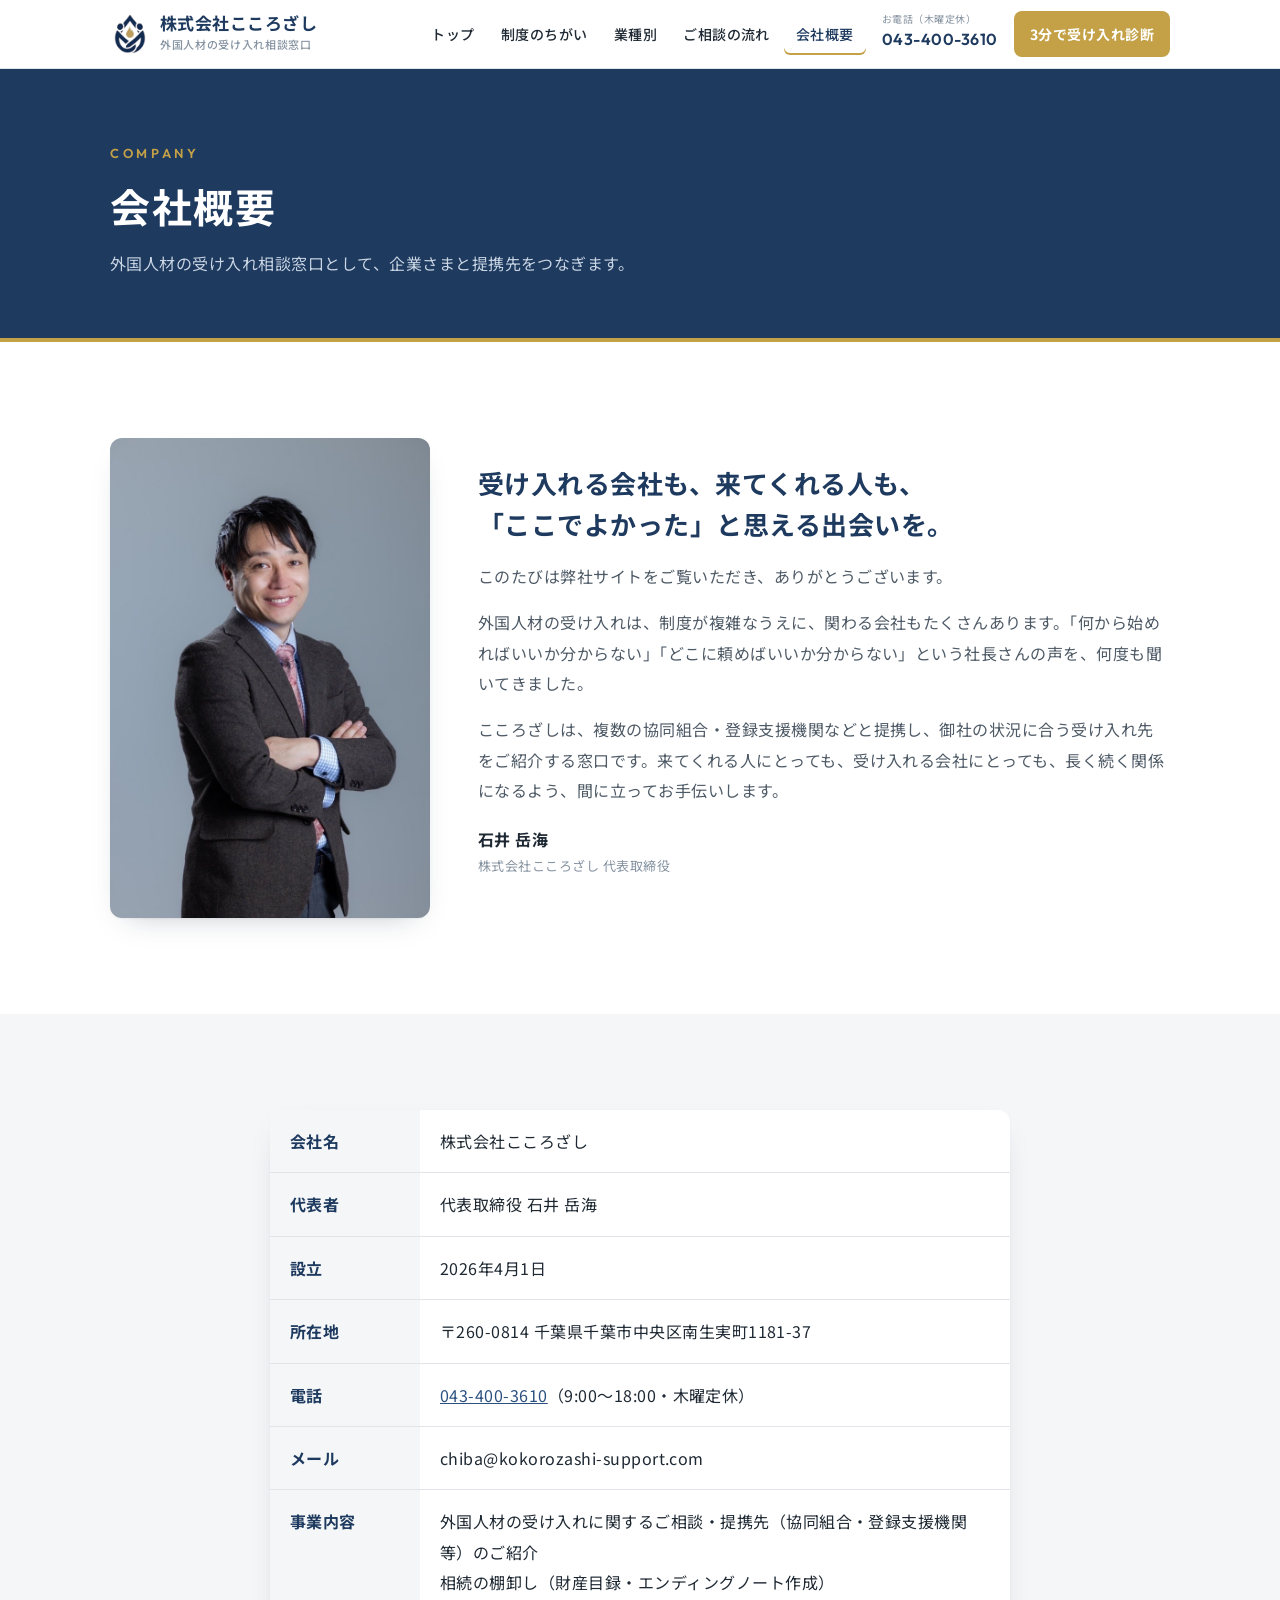
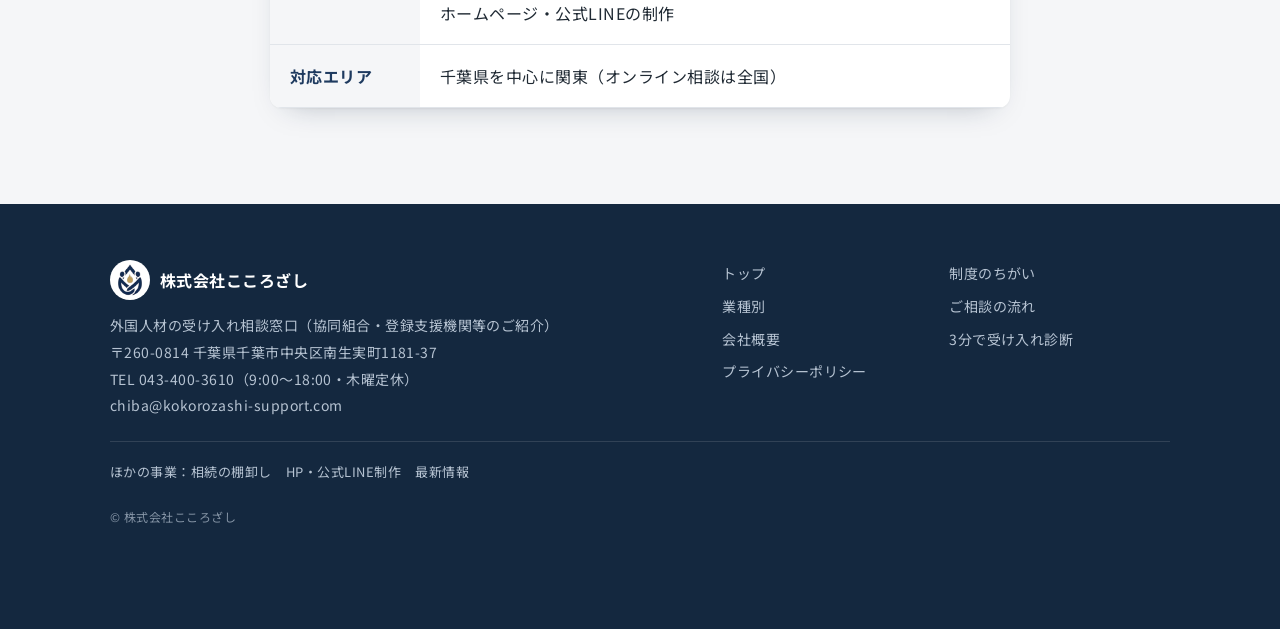
==== commit c72c64f2: "全ページにCloudflare Web Analytics（閲覧数の計測）を追加" ====
--- a/company.html
+++ b/company.html
@@ -76,5 +76,6 @@
   </div>
 </footer>
 <script src="assets/js/main.js"></script>
+<!-- Cloudflare Web Analytics --><script type='module' src='https://static.cloudflareinsights.com/beacon.min.js' data-cf-beacon='{"token": "25b349b0f752403393757a30507615bf"}'></script><!-- End Cloudflare Web Analytics -->
 </body>
 </html>
--- a/assets/css/style.css
+++ b/assets/css/style.css
@@ -136,7 +136,7 @@
 .role-box h3{font-size:19px;color:var(--navy);margin-bottom:8px}
 .role-box p{margin:0;font-size:14px;color:var(--sub);line-height:1.7}
 .role-box.me{background:var(--navy);color:#fff;box-shadow:0 18px 40px -18px rgba(20,40,63,.6)}
-.role-box.me img{width:56px;height:56px;margin:0 auto 6px;background:#fff;border-radius:50%;padding:6px}
+.role-box.me img{width:56px;height:56px;object-fit:contain;margin:0 auto 6px;background:#fff;border-radius:50%;padding:6px}
 .role-box.me h3{color:#fff}.role-box.me .tag{color:var(--gold)}.role-box.me p{color:#D3DDE9}
 .role-arrow{font-size:26px;color:var(--gold-d);font-weight:700}
 @media(max-width:860px){.role{grid-template-columns:1fr}.role-arrow{transform:rotate(90deg);text-align:center}}
@@ -308,7 +308,7 @@
 .ft{background:var(--navy-d);color:#B6C3D2;padding:56px 0 100px;font-size:14px}
 .ft-in{display:grid;grid-template-columns:1.3fr 1fr;gap:30px}
 .ft .fl{display:flex;align-items:center;gap:10px;margin-bottom:12px}
-.ft .fl img{width:40px;height:40px;background:#fff;border-radius:50%;padding:4px}
+.ft .fl img{width:40px;height:40px;object-fit:contain;background:#fff;border-radius:50%;padding:4px}
 .ft .fl b{color:#fff;font-size:16px}
 .ft ul{list-style:none;padding:0;margin:0;display:grid;grid-template-columns:1fr 1fr;gap:6px}
 .ft a{color:#B6C3D2;text-decoration:none}
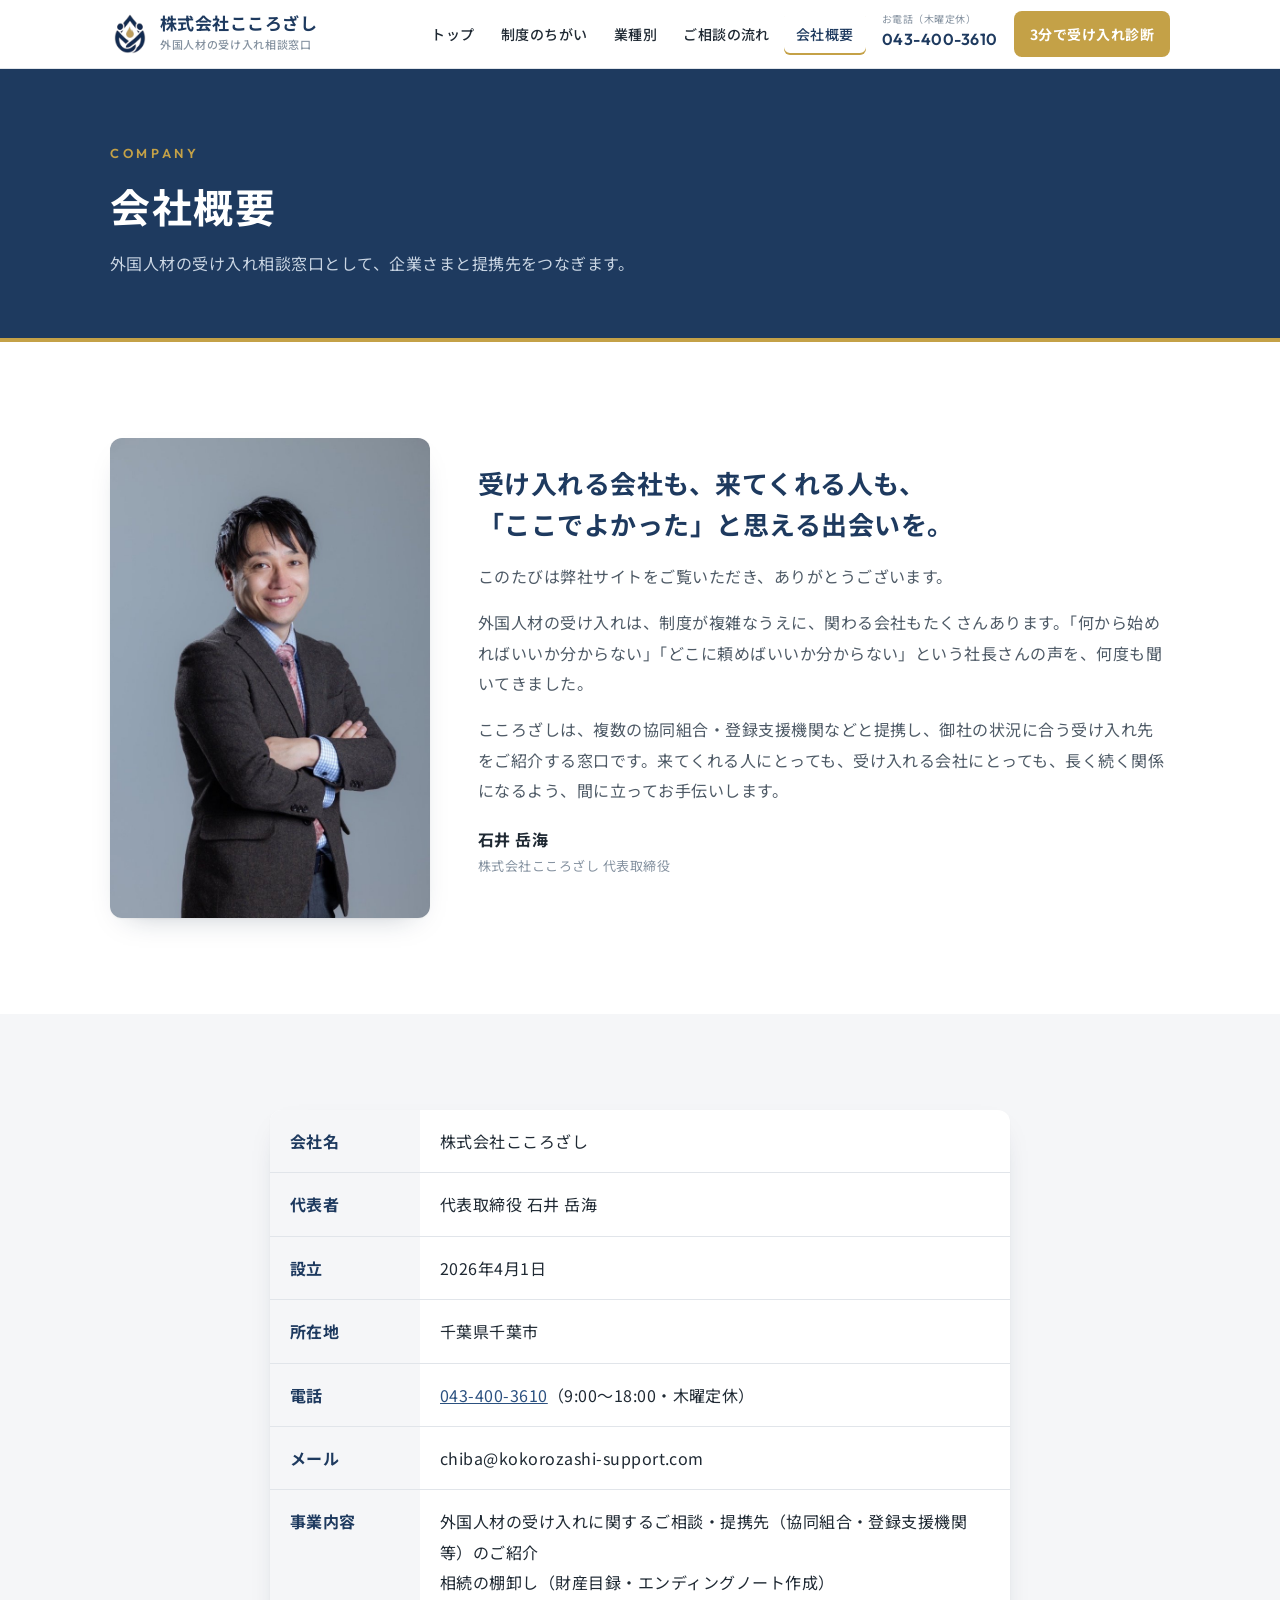
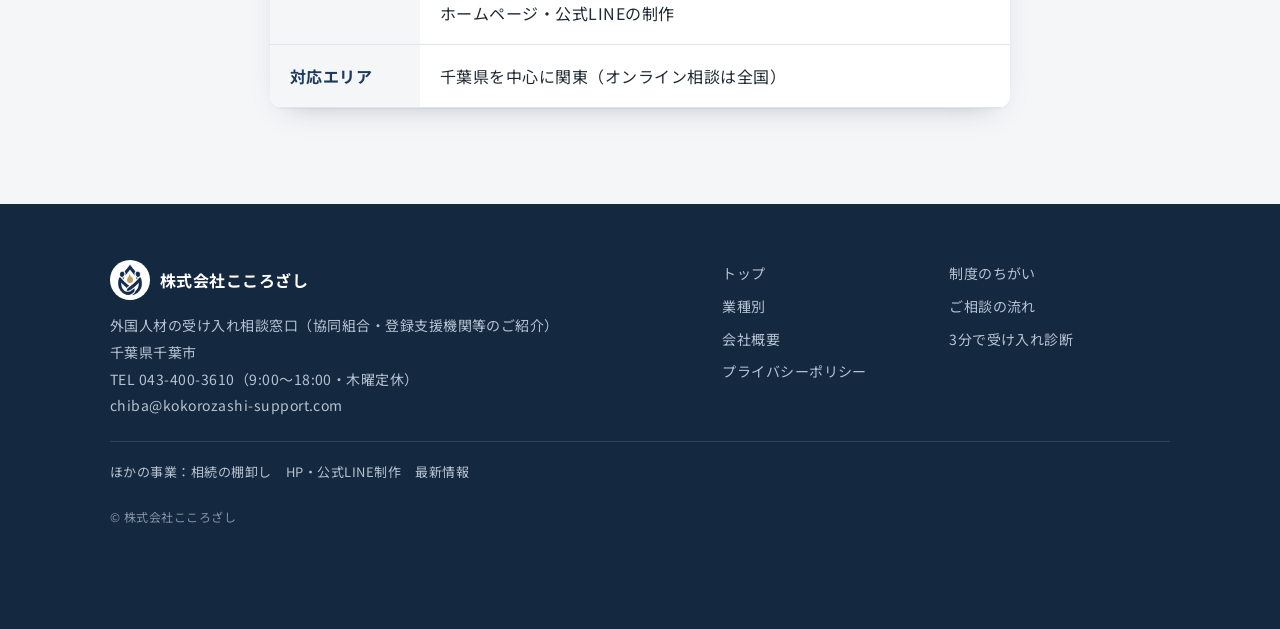
==== commit ef335557: "住所を「千葉県千葉市」までに変更" ====
--- a/company.html
+++ b/company.html
@@ -52,7 +52,7 @@
       <tr><th>会社名</th><td>株式会社こころざし</td></tr>
       <tr><th>代表者</th><td>代表取締役 石井 岳海</td></tr>
       <tr><th>設立</th><td>2026年4月1日</td></tr>
-      <tr><th>所在地</th><td>〒260-0814 千葉県千葉市中央区南生実町1181-37</td></tr>
+      <tr><th>所在地</th><td>千葉県千葉市</td></tr>
       <tr><th>電話</th><td><a href="tel:0434003610">043-400-3610</a>（9:00〜18:00・木曜定休）</td></tr>
       <tr><th>メール</th><td>chiba@kokorozashi-support.com</td></tr>
       <tr><th>事業内容</th><td>外国人材の受け入れに関するご相談・提携先（協同組合・登録支援機関等）のご紹介<br>相続の棚卸し（財産目録・エンディングノート作成）<br>ホームページ・公式LINEの制作</td></tr>
@@ -66,7 +66,7 @@
       <div>
         <p class="fl"><img src="assets/img/logo.png" alt=""><b>株式会社こころざし</b></p>
         <p style="margin:0">外国人材の受け入れ相談窓口（協同組合・登録支援機関等のご紹介）<br>
-        〒260-0814 千葉県千葉市中央区南生実町1181-37<br>
+        千葉県千葉市<br>
         TEL 043-400-3610（9:00〜18:00・木曜定休）<br>chiba@kokorozashi-support.com</p>
       </div>
       <div><ul><li><a href="index.html">トップ</a></li><li><a href="seido.html">制度のちがい</a></li><li><a href="gyoushu.html">業種別</a></li><li><a href="flow.html">ご相談の流れ</a></li><li><a href="company.html">会社概要</a></li><li><a href="shindan.html">3分で受け入れ診断</a></li><li><a href="privacy.html">プライバシーポリシー</a></li></ul></div>
--- a/assets/css/style.css
+++ b/assets/css/style.css
@@ -1,341 +1,350 @@
-/* =========================================================
-   株式会社こころざし｜外国人材の受け入れ相談窓口
-   紺 × 金（ブランド色）／写真を大きく／動きは控えめ
-   ========================================================= */
-:root{
-  --navy:#1E3A5F; --navy-d:#14283F; --navy-l:#2C5180;
-  --gold:#C4A147; --gold-d:#A6852F; --gold-l:#F4ECD6;
-  --bg:#F5F6F8; --paper:#FFFFFF; --ink:#1F2933; --sub:#4E5A66; --mute:#8592A0; --line:#E1E5EA;
-  --line-green:#06C755;
-  --sans:"Noto Sans JP","Hiragino Sans","Yu Gothic",sans-serif;
-  --num:"Outfit","Noto Sans JP",sans-serif;
-  --r:12px; --sh:0 1px 2px rgba(0,0,0,.04),0 12px 30px -18px rgba(20,40,63,.35);
-}
-*{box-sizing:border-box}
-html{scroll-behavior:smooth;-webkit-text-size-adjust:100%}
-body{margin:0;background:var(--paper);color:var(--ink);font-family:var(--sans);font-size:16px;line-height:1.9;letter-spacing:.03em;overflow-x:hidden}
-img{max-width:100%;height:auto;display:block}
-a{color:var(--navy-l)}
-h1,h2,h3{line-height:1.5;margin:0;font-weight:700}
-p{margin:0 0 1em}
-.wrap{width:min(1100px,100%);margin:0 auto;padding:0 20px}
-.narrow{width:min(780px,100%);margin:0 auto;padding:0 20px}
-.center{text-align:center}
-.nw{display:inline-block}
-
-/* ---------- ヘッダー ---------- */
-.hd{position:sticky;top:0;z-index:100;background:rgba(255,255,255,.95);backdrop-filter:blur(8px);-webkit-backdrop-filter:blur(8px);border-bottom:1px solid var(--line)}
-.hd-in{display:flex;align-items:center;gap:16px;height:68px}
-.logo{display:flex;align-items:center;gap:10px;text-decoration:none;color:var(--navy);margin-right:auto}
-.logo img{width:40px;height:40px;object-fit:contain}
-.logo b{display:block;font-size:17px;line-height:1.2}
-.logo small{display:block;font-size:11px;color:var(--mute);font-weight:500;letter-spacing:.06em}
-.nav{display:flex;gap:2px}
-.nav a{color:var(--ink);text-decoration:none;font-size:14px;font-weight:500;padding:8px 12px;border-radius:6px}
-.nav a:hover{background:var(--bg)}
-.nav a[aria-current=page]{color:var(--navy);box-shadow:inset 0 -2px 0 var(--gold)}
-.hd-tel{font-family:var(--num);font-weight:600;color:var(--navy);text-decoration:none;font-size:16px;white-space:nowrap}
-.hd-tel small{display:block;font-family:var(--sans);font-size:10px;color:var(--mute);font-weight:400;line-height:1}
-.hd-cta{background:var(--gold);color:#fff;text-decoration:none;font-weight:700;font-size:14px;padding:10px 16px;border-radius:8px;white-space:nowrap}
-.hd-cta:hover{background:var(--gold-d)}
-.burger{display:none;width:44px;height:44px;border:0;border-radius:8px;background:var(--navy);position:relative;cursor:pointer}
-.burger span{position:absolute;left:13px;width:18px;height:2px;background:#fff;transition:.3s}
-.burger span:nth-child(1){top:15px}.burger span:nth-child(2){top:21px}.burger span:nth-child(3){top:27px}
-.burger.on span:nth-child(1){top:21px;transform:rotate(45deg)}
-.burger.on span:nth-child(2){opacity:0}
-.burger.on span:nth-child(3){top:21px;transform:rotate(-45deg)}
-.nav-sp{display:none}
-@media(max-width:960px){
-  .nav,.hd-tel,.hd-cta{display:none}
-  .burger{display:block}
-  .nav-sp{display:block;position:fixed;inset:68px 0 auto 0;background:#fff;padding:6px 20px 20px;border-bottom:1px solid var(--line);box-shadow:0 20px 30px -20px rgba(0,0,0,.3);opacity:0;visibility:hidden;transform:translateY(-8px);transition:.3s}
-  .nav-sp.show{opacity:1;visibility:visible;transform:none}
-  .nav-sp a{display:flex;justify-content:space-between;padding:14px 4px;border-bottom:1px solid var(--line);text-decoration:none;color:var(--ink);font-weight:500}
-  .nav-sp a::after{content:"›";color:var(--mute)}
-  .nav-sp .sp-cta{display:grid;grid-template-columns:1fr 1fr;gap:8px;margin-top:14px}
-  .nav-sp .sp-cta a{border:0;justify-content:center;border-radius:8px;color:#fff;font-weight:700;background:var(--navy)}
-  .nav-sp .sp-cta a.l{background:var(--line-green)}
-  .nav-sp .sp-cta a::after{display:none}
-}
-
-/* ---------- ボタン ---------- */
-.btn{display:inline-flex;align-items:center;justify-content:center;gap:8px;font-family:inherit;font-weight:700;font-size:16px;text-decoration:none;border:0;border-radius:8px;padding:16px 28px;cursor:pointer;transition:background .2s,transform .2s;letter-spacing:.04em}
-.btn:hover{transform:translateY(-1px)}
-.btn-gold{background:var(--gold);color:#fff}.btn-gold:hover{background:var(--gold-d)}
-.btn-navy{background:var(--navy);color:#fff}.btn-navy:hover{background:var(--navy-d)}
-.btn-line{background:var(--line-green);color:#fff}.btn-line:hover{background:#05B04B}
-.btn-line::before{content:"";width:20px;height:20px;background:url("data:image/svg+xml,%3Csvg xmlns='http://www.w3.org/2000/svg' viewBox='0 0 24 24'%3E%3Cpath fill='%23fff' d='M12 3C6.5 3 2 6.6 2 11c0 3.9 3.5 7.2 8.3 7.9l-.6 2.7c-.1.5.4.8.8.6 2.1-1.2 6.2-4 8.1-6.2C20.7 14.6 22 12.9 22 11c0-4.4-4.5-8-10-8z'/%3E%3C/svg%3E") center/contain no-repeat}
-.btn-ghost{background:transparent;color:#fff;box-shadow:inset 0 0 0 1.5px rgba(255,255,255,.8)}.btn-ghost:hover{background:rgba(255,255,255,.12)}
-.btn-out{background:#fff;color:var(--navy);box-shadow:inset 0 0 0 1.5px var(--navy)}.btn-out:hover{background:var(--navy);color:#fff}
-.btn-w{width:100%}
-
-/* ---------- 見出し ---------- */
-.sec{padding:96px 0}
-.sec-bg{background:var(--bg)}
-.sec-navy{background:var(--navy);color:#fff}
-.hg{margin-bottom:44px}
-.hg.center{text-align:center}
-.hg .en{font-family:var(--num);font-size:13px;font-weight:600;letter-spacing:.28em;color:var(--gold-d);margin:0 0 8px}
-.sec-navy .hg .en{color:var(--gold)}
-.hg h2{font-size:clamp(24px,4.8vw,34px);color:var(--navy);letter-spacing:.04em}
-.sec-navy .hg h2{color:#fff}
-.hg h2 em{font-style:normal;color:var(--gold-d)}
-.sec-navy .hg h2 em{color:var(--gold)}
-.hg p{color:var(--sub);margin:14px 0 0}
-.sec-navy .hg p{color:#C9D5E3}
-@media(max-width:760px){.sec{padding:72px 0}.hg{margin-bottom:32px}}
-
-/* ---------- ヒーロー ---------- */
-.hero{position:relative;color:#fff;overflow:hidden;min-height:620px;display:flex;align-items:center}
-.hero-bg{position:absolute;inset:0;background:center 30%/cover no-repeat;transform:scale(1.06);animation:zoom 14s ease-out forwards}
-.hero::before{content:"";position:absolute;inset:0;background:linear-gradient(90deg,rgba(20,40,63,.94) 0%,rgba(20,40,63,.82) 45%,rgba(20,40,63,.35) 100%);z-index:1}
-.hero-in{position:relative;z-index:2;padding:72px 20px 80px}
-.hero .eyebrow{display:inline-block;font-size:13px;font-weight:700;letter-spacing:.12em;color:var(--navy);background:var(--gold);padding:5px 14px;border-radius:4px;margin:0 0 20px}
-.hero h1{font-size:clamp(30px,6vw,52px);line-height:1.4;letter-spacing:.04em;margin-bottom:22px}
-.hero h1 em{font-style:normal;color:var(--gold)}
-.hero h1 .ln{display:block;overflow:hidden}
-.hero h1 .ln>span{display:inline-block;transform:translateY(105%);animation:up .9s cubic-bezier(.2,.8,.2,1) forwards}
-.hero h1 .ln:nth-child(2)>span{animation-delay:.12s}
-.hero-lead{font-size:17px;max-width:34em;color:#E4EBF3;opacity:0;animation:fadeup .9s .4s forwards}
-.hero-lead b{color:#fff}
-.hero-cta{display:flex;flex-wrap:wrap;gap:12px;margin:30px 0 26px;opacity:0;animation:fadeup .9s .55s forwards}
-.hero-tags{display:flex;flex-wrap:wrap;gap:8px;list-style:none;padding:0;margin:0;opacity:0;animation:fadeup .9s .7s forwards}
-.hero-tags li{font-size:13px;border:1px solid rgba(255,255,255,.4);border-radius:4px;padding:4px 12px}
-@media(max-width:760px){
-  .hero{min-height:0}
-  .hero::before{background:linear-gradient(180deg,rgba(20,40,63,.15) 0,rgba(20,40,63,.55) 200px,rgba(20,40,63,.95) 330px)}
-  .hero-bg{bottom:auto;height:340px;background-position:center 30%;background-size:cover}
-  .hero{background:var(--navy-d)}
-  .hero-in{padding:250px 20px 56px}
-  .hero-lead{font-size:15.5px}
-  .hero-cta .btn{width:100%}
-}
-
-/* ---------- 育成就労の帯 ---------- */
-.band{background:var(--gold-l);border-top:4px solid var(--gold)}
-.band-in{display:grid;grid-template-columns:auto 1fr auto;gap:28px;align-items:center;padding:30px 20px}
-.band-date{font-family:var(--num);font-weight:600;color:var(--navy);line-height:1.1;text-align:center;border-right:1px solid rgba(30,58,95,.2);padding-right:28px}
-.band-date b{display:block;font-size:44px}
-.band-date small{font-family:var(--sans);font-size:13px;font-weight:700}
-.band h2{font-size:clamp(18px,3.6vw,22px);color:var(--navy);margin-bottom:6px}
-.band p{margin:0;color:var(--sub);font-size:15px}
-@media(max-width:760px){.band-in{grid-template-columns:1fr;gap:14px;text-align:center}.band-date{border:0;padding:0}}
-
-/* ---------- 悩み ---------- */
-.worry{display:grid;grid-template-columns:repeat(3,1fr);gap:14px;list-style:none;padding:0;margin:0}
-.worry li{background:#fff;border:1px solid var(--line);border-radius:var(--r);padding:20px 20px 20px 54px;position:relative;font-weight:500;line-height:1.65}
-.worry li::before{content:"?";position:absolute;left:18px;top:19px;width:24px;height:24px;border-radius:50%;background:var(--navy);color:#fff;font-family:var(--num);font-weight:600;font-size:14px;display:grid;place-items:center;line-height:1}
-@media(max-width:860px){.worry{grid-template-columns:1fr}}
-.answer{margin-top:36px;text-align:center;font-size:clamp(18px,3.6vw,22px);font-weight:700;color:var(--navy)}
-.answer em{font-style:normal;background:linear-gradient(transparent 62%,var(--gold-l) 62%)}
-
-/* ---------- つなぎ役の図 ---------- */
-.role{display:grid;grid-template-columns:1fr auto 1fr auto 1fr;gap:14px;align-items:center}
-.role-box{background:#fff;border-radius:var(--r);padding:26px 20px;text-align:center;box-shadow:var(--sh);height:100%}
-.role-box .tag{display:inline-block;font-size:12px;font-weight:700;color:var(--mute);letter-spacing:.1em;margin-bottom:6px}
-.role-box h3{font-size:19px;color:var(--navy);margin-bottom:8px}
-.role-box p{margin:0;font-size:14px;color:var(--sub);line-height:1.7}
-.role-box.me{background:var(--navy);color:#fff;box-shadow:0 18px 40px -18px rgba(20,40,63,.6)}
-.role-box.me img{width:56px;height:56px;object-fit:contain;margin:0 auto 6px;background:#fff;border-radius:50%;padding:6px}
-.role-box.me h3{color:#fff}.role-box.me .tag{color:var(--gold)}.role-box.me p{color:#D3DDE9}
-.role-arrow{font-size:26px;color:var(--gold-d);font-weight:700}
-@media(max-width:860px){.role{grid-template-columns:1fr}.role-arrow{transform:rotate(90deg);text-align:center}}
-.points{display:grid;grid-template-columns:repeat(3,1fr);gap:20px;margin-top:40px}
-.pt{border-top:3px solid var(--gold);padding-top:18px}
-.pt .no{font-family:var(--num);font-weight:600;color:var(--gold-d);font-size:13px;letter-spacing:.2em}
-.pt h3{font-size:18px;color:var(--navy);margin:4px 0 8px}
-.pt p{margin:0;color:var(--sub);font-size:15px}
-@media(max-width:860px){.points{grid-template-columns:1fr}}
-.note{font-size:13px;color:var(--mute);margin-top:22px}
-
-/* ---------- 業種タイル ---------- */
-.inds{display:grid;grid-template-columns:repeat(4,1fr);gap:14px}
-.ind{display:block;background:#fff;border:1px solid var(--line);border-radius:var(--r);padding:22px 18px;text-decoration:none;color:var(--ink);transition:border-color .2s,transform .2s,box-shadow .2s;position:relative}
-.ind:hover{border-color:var(--gold);transform:translateY(-3px);box-shadow:var(--sh)}
-.ind .ic{width:44px;height:44px;border-radius:10px;background:var(--navy);display:grid;place-items:center;margin-bottom:12px}
-.ind .ic svg{width:24px;height:24px;stroke:#fff;fill:none;stroke-width:1.8;stroke-linecap:round;stroke-linejoin:round}
-.ind b{display:block;font-size:17px;color:var(--navy)}
-.ind span{display:block;font-size:13px;color:var(--mute);line-height:1.6;margin-top:4px}
-.ind::after{content:"→";position:absolute;right:16px;top:20px;color:var(--gold-d)}
-@media(max-width:860px){.inds{grid-template-columns:1fr 1fr;gap:10px}.ind{padding:18px 14px}.ind b{font-size:15px}}
-
-/* ---------- 3制度カード ---------- */
-.seido3{display:grid;grid-template-columns:repeat(3,1fr);gap:18px}
-.sd{background:#fff;border-radius:var(--r);overflow:hidden;box-shadow:var(--sh);display:flex;flex-direction:column}
-.sd-hd{background:var(--navy);color:#fff;padding:18px 22px}
-.sd-hd small{display:block;font-family:var(--num);font-size:11px;letter-spacing:.2em;color:var(--gold)}
-.sd-hd h3{font-size:20px}
-.sd.new .sd-hd{background:var(--gold-d)}
-.sd.new .sd-hd small{color:#fff}
-.sd-bd{padding:20px 22px;flex:1}
-.sd-bd p{font-size:15px;color:var(--sub);margin-bottom:12px}
-.sd-bd dl{margin:0;display:grid;grid-template-columns:auto 1fr;gap:6px 12px;font-size:14px}
-.sd-bd dt{color:var(--mute)}
-.sd-bd dd{margin:0;font-weight:500}
-@media(max-width:860px){.seido3{grid-template-columns:1fr}}
-
-/* ---------- 流れ ---------- */
-.steps{list-style:none;padding:0;margin:0;display:grid;grid-template-columns:repeat(5,1fr);gap:12px;counter-reset:s}
-.steps li{background:#fff;border-radius:var(--r);padding:22px 16px;box-shadow:var(--sh);position:relative;counter-increment:s}
-.steps li::before{content:"STEP " counter(s);font-family:var(--num);font-weight:600;font-size:12px;letter-spacing:.15em;color:var(--gold-d);display:block;margin-bottom:6px}
-.steps h3{font-size:16px;color:var(--navy);margin-bottom:6px;line-height:1.5}
-.steps p{margin:0;font-size:13.5px;color:var(--sub);line-height:1.7}
-.steps .who{display:inline-block;margin-top:10px;font-size:12px;font-weight:700;padding:2px 8px;border-radius:4px;background:var(--gold-l);color:var(--gold-d)}
-.steps .who.p{background:#E6EDF6;color:var(--navy)}
-@media(max-width:960px){.steps{grid-template-columns:1fr}.steps li{padding:18px 18px 18px 110px;min-height:72px}.steps li::before{position:absolute;left:18px;top:20px}}
-
-/* ---------- 代表 ---------- */
-.msg{display:grid;grid-template-columns:320px 1fr;gap:48px;align-items:center}
-.msg img{border-radius:var(--r);box-shadow:var(--sh)}
-.msg h3{font-size:clamp(20px,3.8vw,26px);color:var(--navy);margin-bottom:16px;line-height:1.6}
-.msg p{color:var(--sub)}
-.msg .sign{margin-top:18px;color:var(--ink);font-weight:700}
-.msg .sign small{display:block;font-weight:400;color:var(--mute);font-size:13px}
-@media(max-width:860px){.msg{grid-template-columns:1fr;gap:26px}.msg img{max-width:260px;margin:0 auto}}
-
-/* ---------- Q&A ---------- */
-.qa{border-top:1px solid var(--line)}
-.qa details{border-bottom:1px solid var(--line)}
-.qa summary{list-style:none;cursor:pointer;padding:20px 44px 20px 40px;position:relative;font-weight:700;color:var(--navy)}
-.qa summary::-webkit-details-marker{display:none}
-.qa summary::before{content:"Q";position:absolute;left:4px;top:18px;font-family:var(--num);font-size:20px;color:var(--gold-d)}
-.qa summary::after{content:"+";position:absolute;right:8px;top:16px;font-size:22px;color:var(--navy);transition:transform .3s}
-.qa details[open] summary::after{transform:rotate(45deg)}
-.qa .ans{margin:0;padding:0 16px 20px 40px;color:var(--sub);font-size:15px}
-
-/* ---------- 相談（選ぶだけ） ---------- */
-.contact{background:var(--navy);color:#fff;padding:96px 0}
-.contact .hg h2{color:#fff}
-.ask{background:#fff;color:var(--ink);border-radius:16px;padding:32px 28px;max-width:760px;margin:0 auto;box-shadow:0 30px 60px -24px rgba(0,0,0,.5)}
-.ask-q{padding-bottom:22px;margin-bottom:22px;border-bottom:1px solid var(--line)}
-.ask-q h3{font-size:16px;color:var(--navy);margin-bottom:12px;display:flex;flex-wrap:wrap;align-items:center;gap:10px}
-.ask-q h3 span{font-family:var(--num);color:#fff;background:var(--gold);width:26px;height:26px;border-radius:50%;display:grid;place-items:center;font-size:14px}
-.ask-q h3 small{font-size:12px;color:var(--mute);font-weight:400}
-.ops{display:flex;flex-wrap:wrap;gap:8px}
-.ops button{font:inherit;font-size:15px;font-weight:500;border:1px solid var(--line);background:#fff;color:var(--ink);padding:10px 16px;border-radius:6px;cursor:pointer;transition:.2s}
-.ops button:hover{border-color:var(--navy)}
-.ops button.on{background:var(--navy);border-color:var(--navy);color:#fff}
-.ask input[type=text]{width:100%;font:inherit;padding:12px 14px;border:1px solid var(--line);border-radius:6px}
-.ask input[type=text]:focus,.ask textarea:focus{outline:0;border-color:var(--navy)}
-.ask-out{background:var(--bg);border-radius:12px;padding:22px 20px}
-.ask-out h3{font-size:16px;color:var(--navy);margin-bottom:10px}
-.ask-out h3 small{font-size:12px;color:var(--mute);font-weight:400;margin-left:6px}
-.ask textarea{width:100%;font:inherit;font-size:15px;line-height:1.75;border:1px solid var(--line);border-radius:6px;padding:14px;background:#fff;resize:vertical;margin-bottom:14px;transition:box-shadow .4s}
-.ask textarea.flash{box-shadow:0 0 0 3px rgba(196,161,71,.35)}
-.ask .copy{display:block;margin:12px auto 0;background:none;border:0;font:inherit;font-size:14px;color:var(--navy);text-decoration:underline;cursor:pointer}
-.other{display:grid;grid-template-columns:1fr 1fr;gap:16px;max-width:760px;margin:28px auto 0}
-.other a,.other div{display:block;background:rgba(255,255,255,.08);border:1px solid rgba(255,255,255,.2);border-radius:12px;padding:18px 20px;color:#fff;text-decoration:none;text-align:center}
-.other small{display:block;color:#C9D5E3;font-size:12px}
-.other b{font-family:var(--num);font-size:24px;letter-spacing:.04em}
-.other .mail b{font-size:16px;word-break:break-all}
-@media(max-width:600px){.other{grid-template-columns:1fr}}
-
-/* ---------- フォーム ---------- */
-.form{background:#fff;border-radius:16px;padding:30px 28px;box-shadow:var(--sh);max-width:760px;margin:0 auto}
-.form label{display:block;margin-bottom:18px;font-weight:700;color:var(--navy);font-size:15px}
-.form label small{color:#C0392B;font-weight:400;margin-left:6px;font-size:12px}
-.form input,.form select,.form textarea{display:block;width:100%;margin-top:6px;font:inherit;font-weight:400;color:var(--ink);padding:12px 14px;border:1px solid var(--line);border-radius:6px;background:#fff}
-.form input:focus,.form select:focus,.form textarea:focus{outline:0;border-color:var(--navy)}
-.form .agree{font-size:13px;color:var(--mute);font-weight:400}
-
-/* ---------- 下層ヒーロー ---------- */
-.ph{position:relative;background:var(--navy);color:#fff;padding:72px 0 64px;overflow:hidden}
-.ph::after{content:"";position:absolute;left:0;bottom:0;height:4px;width:100%;background:var(--gold);transform:scaleX(0);transform-origin:left;animation:grow 1.1s .2s cubic-bezier(.7,0,.2,1) forwards}
-.ph .en{font-family:var(--num);font-size:13px;font-weight:600;letter-spacing:.28em;color:var(--gold);margin:0 0 10px}
-.ph h1{font-size:clamp(26px,5.6vw,40px);letter-spacing:.04em;margin-bottom:12px;animation:fadeup .8s both}
-.ph p{margin:0;color:#C9D5E3;max-width:40em;animation:fadeup .8s .12s both}
-
-/* ---------- 比較表 ---------- */
-.tbl-wrap{overflow-x:auto;-webkit-overflow-scrolling:touch;border-radius:var(--r);box-shadow:var(--sh)}
-.tbl{width:100%;min-width:720px;border-collapse:collapse;background:#fff;font-size:14.5px}
-.tbl th,.tbl td{border-bottom:1px solid var(--line);padding:14px 16px;text-align:left;vertical-align:top;line-height:1.65}
-.tbl thead th{background:var(--navy);color:#fff;font-size:15px}
-.tbl thead th.new{background:var(--gold-d)}
-.tbl tbody th{background:var(--bg);color:var(--navy);white-space:nowrap;width:120px}
-.tbl td.hl{background:#FBF7EC}
-.scroll-hint{display:none;font-size:12px;color:var(--mute);text-align:right;margin:6px 0 0}
-@media(max-width:760px){.scroll-hint{display:block}}
-.change{display:grid;grid-template-columns:1fr 1fr;gap:16px}
-.chg{background:#fff;border-radius:var(--r);padding:22px;box-shadow:var(--sh)}
-.chg h3{font-size:17px;color:var(--navy);margin-bottom:8px;display:flex;gap:10px;align-items:baseline}
-.chg h3 span{font-family:var(--num);color:var(--gold-d);font-size:14px}
-.chg p{margin:0;color:var(--sub);font-size:15px}
-@media(max-width:760px){.change{grid-template-columns:1fr}}
-.caution{margin-top:24px;background:var(--gold-l);border-left:4px solid var(--gold);padding:16px 20px;border-radius:0 8px 8px 0;font-size:14px;color:var(--sub)}
-
-/* ---------- 業種ページ ---------- */
-.indsec{display:grid;grid-template-columns:260px 1fr;gap:36px;padding:44px 0;border-bottom:1px solid var(--line);scroll-margin-top:90px}
-.indsec:first-child{padding-top:0}
-.indsec h2{font-size:24px;color:var(--navy);display:flex;align-items:center;gap:12px}
-.indsec h2 .ic{width:48px;height:48px;border-radius:12px;background:var(--navy);display:grid;place-items:center;flex:none}
-.indsec h2 .ic svg{width:26px;height:26px;stroke:#fff;fill:none;stroke-width:1.8;stroke-linecap:round;stroke-linejoin:round}
-.indsec .use{display:flex;flex-wrap:wrap;gap:6px;margin-top:14px}
-.indsec .use span{font-size:12px;font-weight:700;background:var(--gold-l);color:var(--gold-d);padding:3px 10px;border-radius:4px}
-.indsec ul{margin:0;padding-left:1.2em;color:var(--sub)}
-.indsec li{margin-bottom:6px}
-@media(max-width:760px){.indsec{grid-template-columns:1fr;gap:14px}}
-
-/* ---------- 診断 ---------- */
-.quiz{background:#fff;border-radius:16px;padding:32px 28px;box-shadow:var(--sh);max-width:720px;margin:0 auto}
-.qbar{height:4px;background:var(--bg);border-radius:2px;overflow:hidden}
-.qbar span{display:block;height:100%;width:0;background:var(--gold);transition:width .5s}
-.qcount{font-family:var(--num);color:var(--mute);text-align:center;margin:14px 0 4px;letter-spacing:.1em}
-.qq{font-size:clamp(19px,4.4vw,23px);font-weight:700;color:var(--navy);text-align:center;margin:0 0 20px;line-height:1.55;animation:fadeup .4s}
-.qops{display:grid;gap:10px}
-.qops button{font:inherit;font-size:16px;font-weight:500;padding:15px 18px;border:1px solid var(--line);border-radius:8px;background:#fff;cursor:pointer;text-align:left;transition:.2s;position:relative}
-.qops button:hover{border-color:var(--navy);background:var(--bg)}
-.qops button::after{content:"›";position:absolute;right:16px;color:var(--mute)}
-.qback{display:block;margin:16px auto 0;background:none;border:0;font:inherit;font-size:14px;color:var(--mute);text-decoration:underline;cursor:pointer}
-.res{background:#fff;border-radius:16px;padding:32px 28px;box-shadow:var(--sh);max-width:720px;margin:0 auto}
-.res-lbl{color:var(--mute);font-size:14px;margin:0;text-align:center}
-.res-main{font-size:clamp(22px,5vw,30px);font-weight:700;color:var(--navy);text-align:center;margin:6px 0 18px;animation:fadeup .5s}
-.res-main em{font-style:normal;color:var(--gold-d)}
-.res-why{background:var(--bg);border-radius:10px;padding:18px 20px;margin-bottom:20px}
-.res-why h3{font-size:15px;color:var(--navy);margin-bottom:8px}
-.res-why ul{margin:0;padding-left:1.2em;color:var(--sub);font-size:15px}
-.res .btn{width:100%;margin-bottom:10px}
-.res .sub{font-size:12px;color:var(--mute);text-align:center;margin:0 0 14px}
-
-/* ---------- 会社概要 ---------- */
-.co{width:100%;border-collapse:collapse;background:#fff;border-radius:var(--r);overflow:hidden;box-shadow:var(--sh)}
-.co th,.co td{padding:16px 20px;border-bottom:1px solid var(--line);text-align:left;vertical-align:top}
-.co th{width:150px;background:var(--bg);color:var(--navy);font-weight:700;white-space:nowrap}
-@media(max-width:600px){.co th,.co td{display:block;width:auto}.co th{padding-bottom:4px;border:0}}
-.policy h2{font-size:18px;color:var(--navy);margin:30px 0 8px}
-.policy p{color:var(--sub)}
-
-/* ---------- フッター ---------- */
-.ft{background:var(--navy-d);color:#B6C3D2;padding:56px 0 100px;font-size:14px}
-.ft-in{display:grid;grid-template-columns:1.3fr 1fr;gap:30px}
-.ft .fl{display:flex;align-items:center;gap:10px;margin-bottom:12px}
-.ft .fl img{width:40px;height:40px;object-fit:contain;background:#fff;border-radius:50%;padding:4px}
-.ft .fl b{color:#fff;font-size:16px}
-.ft ul{list-style:none;padding:0;margin:0;display:grid;grid-template-columns:1fr 1fr;gap:6px}
-.ft a{color:#B6C3D2;text-decoration:none}
-.ft a:hover{color:#fff}
-.ft-other{margin-top:22px;padding-top:18px;border-top:1px solid rgba(255,255,255,.12);font-size:13px}
-.ft-other a{margin-right:14px;display:inline-block}
-.ft-cp{margin:22px 0 0;font-size:12px;opacity:.7}
-@media(max-width:700px){.ft-in{grid-template-columns:1fr}}
-
-/* ---------- 下部固定バー ---------- */
-.fixbar{position:fixed;left:0;right:0;bottom:0;z-index:90;display:none;gap:8px;padding:10px 12px calc(10px + env(safe-area-inset-bottom));background:rgba(255,255,255,.96);border-top:1px solid var(--line);transform:translateY(110%);transition:transform .4s}
-.fixbar.show{transform:none}
-.fixbar a{flex:1;text-align:center;text-decoration:none;font-weight:700;font-size:14px;padding:12px 6px;border-radius:8px;color:#fff}
-.fixbar .f1{background:var(--gold)}
-.fixbar .f2{background:var(--line-green)}
-@media(max-width:960px){.fixbar{display:flex}}
-
-/* ---------- 演出 ---------- */
-.rv{opacity:0;transform:translateY(22px);transition:opacity .9s cubic-bezier(.2,.8,.2,1),transform .9s cubic-bezier(.2,.8,.2,1)}
-.rv.in{opacity:1;transform:none}
-@keyframes up{to{transform:none}}
-@keyframes fadeup{from{opacity:0;transform:translateY(14px)}to{opacity:1;transform:none}}
-@keyframes grow{to{transform:scaleX(1)}}
-@keyframes zoom{to{transform:scale(1)}}
-@media(prefers-reduced-motion:reduce){
-  *,*::before,*::after{animation:none!important;transition:none!important}
-  .rv,.hero-lead,.hero-cta,.hero-tags{opacity:1!important;transform:none!important}
-  .hero h1 .ln>span{transform:none!important}
-}
-.sp{display:none}@media(max-width:600px){.sp{display:inline}}
+/* =========================================================
+   株式会社こころざし｜外国人材の受け入れ相談窓口
+   紺 × 金（ブランド色）／写真を大きく／動きは控えめ
+   ========================================================= */
+:root{
+  --navy:#1E3A5F; --navy-d:#14283F; --navy-l:#2C5180;
+  --gold:#C4A147; --gold-d:#A6852F; --gold-l:#F4ECD6;
+  --bg:#F5F6F8; --paper:#FFFFFF; --ink:#1F2933; --sub:#4E5A66; --mute:#8592A0; --line:#E1E5EA;
+  --line-green:#06C755;
+  --sans:"Noto Sans JP","Hiragino Sans","Yu Gothic",sans-serif;
+  --num:"Outfit","Noto Sans JP",sans-serif;
+  --r:12px; --sh:0 1px 2px rgba(0,0,0,.04),0 12px 30px -18px rgba(20,40,63,.35);
+}
+*{box-sizing:border-box}
+html{scroll-behavior:smooth;-webkit-text-size-adjust:100%}
+body{margin:0;background:var(--paper);color:var(--ink);font-family:var(--sans);font-size:16px;line-height:1.9;letter-spacing:.03em;overflow-x:hidden}
+img{max-width:100%;height:auto;display:block}
+a{color:var(--navy-l)}
+h1,h2,h3{line-height:1.5;margin:0;font-weight:700}
+p{margin:0 0 1em}
+.wrap{width:min(1100px,100%);margin:0 auto;padding:0 20px}
+.narrow{width:min(780px,100%);margin:0 auto;padding:0 20px}
+.center{text-align:center}
+.nw{display:inline-block}
+
+/* ---------- ヘッダー ---------- */
+.hd{position:sticky;top:0;z-index:100;background:rgba(255,255,255,.95);backdrop-filter:blur(8px);-webkit-backdrop-filter:blur(8px);border-bottom:1px solid var(--line)}
+.hd-in{display:flex;align-items:center;gap:16px;height:68px}
+.logo{display:flex;align-items:center;gap:10px;text-decoration:none;color:var(--navy);margin-right:auto}
+.logo img{width:40px;height:40px;object-fit:contain}
+.logo b{display:block;font-size:17px;line-height:1.2}
+.logo small{display:block;font-size:11px;color:var(--mute);font-weight:500;letter-spacing:.06em}
+.nav{display:flex;gap:2px}
+.nav a{color:var(--ink);text-decoration:none;font-size:14px;font-weight:500;padding:8px 12px;border-radius:6px}
+.nav a:hover{background:var(--bg)}
+.nav a[aria-current=page]{color:var(--navy);box-shadow:inset 0 -2px 0 var(--gold)}
+.hd-tel{font-family:var(--num);font-weight:600;color:var(--navy);text-decoration:none;font-size:16px;white-space:nowrap}
+.hd-tel small{display:block;font-family:var(--sans);font-size:10px;color:var(--mute);font-weight:400;line-height:1}
+.hd-cta{background:var(--gold);color:#fff;text-decoration:none;font-weight:700;font-size:14px;padding:10px 16px;border-radius:8px;white-space:nowrap}
+.hd-cta:hover{background:var(--gold-d)}
+.burger{display:none;width:44px;height:44px;border:0;border-radius:8px;background:var(--navy);position:relative;cursor:pointer}
+.burger span{position:absolute;left:13px;width:18px;height:2px;background:#fff;transition:.3s}
+.burger span:nth-child(1){top:15px}.burger span:nth-child(2){top:21px}.burger span:nth-child(3){top:27px}
+.burger.on span:nth-child(1){top:21px;transform:rotate(45deg)}
+.burger.on span:nth-child(2){opacity:0}
+.burger.on span:nth-child(3){top:21px;transform:rotate(-45deg)}
+.nav-sp{display:none}
+@media(max-width:960px){
+  .nav,.hd-tel,.hd-cta{display:none}
+  .burger{display:block}
+  .nav-sp{display:block;position:fixed;inset:68px 0 auto 0;background:#fff;padding:6px 20px 20px;border-bottom:1px solid var(--line);box-shadow:0 20px 30px -20px rgba(0,0,0,.3);opacity:0;visibility:hidden;transform:translateY(-8px);transition:.3s}
+  .nav-sp.show{opacity:1;visibility:visible;transform:none}
+  .nav-sp a{display:flex;justify-content:space-between;padding:14px 4px;border-bottom:1px solid var(--line);text-decoration:none;color:var(--ink);font-weight:500}
+  .nav-sp a::after{content:"›";color:var(--mute)}
+  .nav-sp .sp-cta{display:grid;grid-template-columns:1fr 1fr;gap:8px;margin-top:14px}
+  .nav-sp .sp-cta a{border:0;justify-content:center;border-radius:8px;color:#fff;font-weight:700;background:var(--navy)}
+  .nav-sp .sp-cta a.l{background:var(--line-green)}
+  .nav-sp .sp-cta a::after{display:none}
+}
+
+/* ---------- ボタン ---------- */
+.btn{display:inline-flex;align-items:center;justify-content:center;gap:8px;font-family:inherit;font-weight:700;font-size:16px;text-decoration:none;border:0;border-radius:8px;padding:16px 28px;cursor:pointer;transition:background .2s,transform .2s;letter-spacing:.04em}
+.btn:hover{transform:translateY(-1px)}
+.btn-gold{background:var(--gold);color:#fff}.btn-gold:hover{background:var(--gold-d)}
+.btn-navy{background:var(--navy);color:#fff}.btn-navy:hover{background:var(--navy-d)}
+.btn-line{background:var(--line-green);color:#fff}.btn-line:hover{background:#05B04B}
+.btn-line::before{content:"";width:20px;height:20px;background:url("data:image/svg+xml,%3Csvg xmlns='http://www.w3.org/2000/svg' viewBox='0 0 24 24'%3E%3Cpath fill='%23fff' d='M12 3C6.5 3 2 6.6 2 11c0 3.9 3.5 7.2 8.3 7.9l-.6 2.7c-.1.5.4.8.8.6 2.1-1.2 6.2-4 8.1-6.2C20.7 14.6 22 12.9 22 11c0-4.4-4.5-8-10-8z'/%3E%3C/svg%3E") center/contain no-repeat}
+.btn-ghost{background:transparent;color:#fff;box-shadow:inset 0 0 0 1.5px rgba(255,255,255,.8)}.btn-ghost:hover{background:rgba(255,255,255,.12)}
+.btn-out{background:#fff;color:var(--navy);box-shadow:inset 0 0 0 1.5px var(--navy)}.btn-out:hover{background:var(--navy);color:#fff}
+.btn-w{width:100%}
+
+/* ---------- 見出し ---------- */
+.sec{padding:96px 0}
+.sec-bg{background:var(--bg)}
+.sec-navy{background:var(--navy);color:#fff}
+.hg{margin-bottom:44px}
+.hg.center{text-align:center}
+.hg .en{font-family:var(--num);font-size:13px;font-weight:600;letter-spacing:.28em;color:var(--gold-d);margin:0 0 8px}
+.sec-navy .hg .en{color:var(--gold)}
+.hg h2{font-size:clamp(24px,4.8vw,34px);color:var(--navy);letter-spacing:.04em}
+.sec-navy .hg h2{color:#fff}
+.hg h2 em{font-style:normal;color:var(--gold-d)}
+.sec-navy .hg h2 em{color:var(--gold)}
+.hg p{color:var(--sub);margin:14px 0 0}
+.sec-navy .hg p{color:#C9D5E3}
+@media(max-width:760px){.sec{padding:72px 0}.hg{margin-bottom:32px}}
+
+/* ---------- ヒーロー ---------- */
+.hero{position:relative;color:#fff;overflow:hidden;min-height:620px;display:flex;align-items:center}
+.hero-bg{position:absolute;inset:0;background:center 30%/cover no-repeat;transform:scale(1.06);animation:zoom 14s ease-out forwards}
+.hero::before{content:"";position:absolute;inset:0;background:linear-gradient(90deg,rgba(20,40,63,.94) 0%,rgba(20,40,63,.82) 45%,rgba(20,40,63,.35) 100%);z-index:1}
+.hero-in{position:relative;z-index:2;padding:72px 20px 80px}
+.hero .eyebrow{display:inline-block;font-size:13px;font-weight:700;letter-spacing:.12em;color:var(--navy);background:var(--gold);padding:5px 14px;border-radius:4px;margin:0 0 20px}
+.hero h1{font-size:clamp(30px,6vw,52px);line-height:1.4;letter-spacing:.04em;margin-bottom:22px}
+.hero h1 em{font-style:normal;color:var(--gold)}
+.hero h1 .ln{display:block;overflow:hidden}
+.hero h1 .ln>span{display:inline-block;transform:translateY(105%);animation:up .9s cubic-bezier(.2,.8,.2,1) forwards}
+.hero h1 .ln:nth-child(2)>span{animation-delay:.12s}
+.hero-lead{font-size:17px;max-width:34em;color:#E4EBF3;opacity:0;animation:fadeup .9s .4s forwards}
+.hero-lead b{color:#fff}
+.hero-cta{display:flex;flex-wrap:wrap;gap:12px;margin:30px 0 26px;opacity:0;animation:fadeup .9s .55s forwards}
+.hero-tags{display:flex;flex-wrap:wrap;gap:8px;list-style:none;padding:0;margin:0;opacity:0;animation:fadeup .9s .7s forwards}
+.hero-tags li{font-size:13px;border:1px solid rgba(255,255,255,.4);border-radius:4px;padding:4px 12px}
+@media(max-width:760px){
+  .hero{min-height:0}
+  .hero::before{background:linear-gradient(180deg,rgba(20,40,63,.15) 0,rgba(20,40,63,.55) 200px,rgba(20,40,63,.95) 330px)}
+  .hero-bg{bottom:auto;height:340px;background-position:center 30%;background-size:cover}
+  .hero{background:var(--navy-d)}
+  .hero-in{padding:250px 20px 56px}
+  .hero-lead{font-size:15.5px}
+  .hero-cta .btn{width:100%}
+}
+
+/* ---------- 育成就労の帯 ---------- */
+.band{background:var(--gold-l);border-top:4px solid var(--gold)}
+.band-in{display:grid;grid-template-columns:auto 1fr auto;gap:28px;align-items:center;padding:30px 20px}
+.band-date{font-family:var(--num);font-weight:600;color:var(--navy);line-height:1.1;text-align:center;border-right:1px solid rgba(30,58,95,.2);padding-right:28px}
+.band-date b{display:block;font-size:44px}
+.band-date small{font-family:var(--sans);font-size:13px;font-weight:700}
+.band h2{font-size:clamp(18px,3.6vw,22px);color:var(--navy);margin-bottom:6px}
+.band p{margin:0;color:var(--sub);font-size:15px}
+@media(max-width:760px){.band-in{grid-template-columns:1fr;gap:14px;text-align:center}.band-date{border:0;padding:0}}
+
+/* ---------- 悩み ---------- */
+.worry{display:grid;grid-template-columns:repeat(3,1fr);gap:14px;list-style:none;padding:0;margin:0}
+.worry li{background:#fff;border:1px solid var(--line);border-radius:var(--r);padding:20px 20px 20px 54px;position:relative;font-weight:500;line-height:1.65}
+.worry li::before{content:"?";position:absolute;left:18px;top:19px;width:24px;height:24px;border-radius:50%;background:var(--navy);color:#fff;font-family:var(--num);font-weight:600;font-size:14px;display:grid;place-items:center;line-height:1}
+@media(max-width:860px){.worry{grid-template-columns:1fr}}
+.answer{margin-top:36px;text-align:center;font-size:clamp(18px,3.6vw,22px);font-weight:700;color:var(--navy)}
+.answer em{font-style:normal;background:linear-gradient(transparent 62%,var(--gold-l) 62%)}
+
+/* ---------- つなぎ役の図 ---------- */
+.role{display:grid;grid-template-columns:1fr auto 1fr auto 1fr;gap:14px;align-items:center}
+.role-box{background:#fff;border-radius:var(--r);padding:26px 20px;text-align:center;box-shadow:var(--sh);height:100%}
+.role-box .tag{display:inline-block;font-size:12px;font-weight:700;color:var(--mute);letter-spacing:.1em;margin-bottom:6px}
+.role-box h3{font-size:19px;color:var(--navy);margin-bottom:8px}
+.role-box p{margin:0;font-size:14px;color:var(--sub);line-height:1.7}
+.role-box.me{background:var(--navy);color:#fff;box-shadow:0 18px 40px -18px rgba(20,40,63,.6)}
+.role-box.me img{width:56px;height:56px;object-fit:contain;margin:0 auto 6px;background:#fff;border-radius:50%;padding:6px}
+.role-box.me h3{color:#fff}.role-box.me .tag{color:var(--gold)}.role-box.me p{color:#D3DDE9}
+.role-arrow{font-size:26px;color:var(--gold-d);font-weight:700}
+@media(max-width:860px){.role{grid-template-columns:1fr}.role-arrow{transform:rotate(90deg);text-align:center}}
+.points{display:grid;grid-template-columns:repeat(3,1fr);gap:20px;margin-top:40px}
+.pt{border-top:3px solid var(--gold);padding-top:18px}
+.pt .no{font-family:var(--num);font-weight:600;color:var(--gold-d);font-size:13px;letter-spacing:.2em}
+.pt h3{font-size:18px;color:var(--navy);margin:4px 0 8px}
+.pt p{margin:0;color:var(--sub);font-size:15px}
+@media(max-width:860px){.points{grid-template-columns:1fr}}
+.note{font-size:13px;color:var(--mute);margin-top:22px}
+
+/* ---------- 業種タイル ---------- */
+.inds{display:grid;grid-template-columns:repeat(4,1fr);gap:14px}
+.ind{display:block;background:#fff;border:1px solid var(--line);border-radius:var(--r);padding:22px 18px;text-decoration:none;color:var(--ink);transition:border-color .2s,transform .2s,box-shadow .2s;position:relative}
+.ind:hover{border-color:var(--gold);transform:translateY(-3px);box-shadow:var(--sh)}
+.ind .ic{width:44px;height:44px;border-radius:10px;background:var(--navy);display:grid;place-items:center;margin-bottom:12px}
+.ind .ic svg{width:24px;height:24px;stroke:#fff;fill:none;stroke-width:1.8;stroke-linecap:round;stroke-linejoin:round}
+.ind b{display:block;font-size:17px;color:var(--navy)}
+.ind span{display:block;font-size:13px;color:var(--mute);line-height:1.6;margin-top:4px}
+.ind::after{content:"→";position:absolute;right:16px;top:20px;color:var(--gold-d)}
+@media(max-width:860px){.inds{grid-template-columns:1fr 1fr;gap:10px}.ind{padding:18px 14px}.ind b{font-size:15px}}
+
+/* ---------- 3制度カード ---------- */
+.seido3{display:grid;grid-template-columns:repeat(3,1fr);gap:18px}
+.sd{background:#fff;border-radius:var(--r);overflow:hidden;box-shadow:var(--sh);display:flex;flex-direction:column}
+.sd-hd{background:var(--navy);color:#fff;padding:18px 22px}
+.sd-hd small{display:block;font-family:var(--num);font-size:11px;letter-spacing:.2em;color:var(--gold)}
+.sd-hd h3{font-size:20px}
+.sd.new .sd-hd{background:var(--gold-d)}
+.sd.new .sd-hd small{color:#fff}
+.sd-bd{padding:20px 22px;flex:1}
+.sd-bd p{font-size:15px;color:var(--sub);margin-bottom:12px}
+.sd-bd dl{margin:0;display:grid;grid-template-columns:auto 1fr;gap:6px 12px;font-size:14px}
+.sd-bd dt{color:var(--mute)}
+.sd-bd dd{margin:0;font-weight:500}
+@media(max-width:860px){.seido3{grid-template-columns:1fr}}
+
+/* ---------- 流れ ---------- */
+.steps{list-style:none;padding:0;margin:0;display:grid;grid-template-columns:repeat(5,1fr);gap:12px;counter-reset:s}
+.steps li{background:#fff;border-radius:var(--r);padding:22px 16px;box-shadow:var(--sh);position:relative;counter-increment:s}
+.steps li::before{content:"STEP " counter(s);font-family:var(--num);font-weight:600;font-size:12px;letter-spacing:.15em;color:var(--gold-d);display:block;margin-bottom:6px}
+.steps h3{font-size:16px;color:var(--navy);margin-bottom:6px;line-height:1.5}
+.steps p{margin:0;font-size:13.5px;color:var(--sub);line-height:1.7}
+.steps .who{display:inline-block;margin-top:10px;font-size:12px;font-weight:700;padding:2px 8px;border-radius:4px;background:var(--gold-l);color:var(--gold-d)}
+.steps .who.p{background:#E6EDF6;color:var(--navy)}
+@media(max-width:960px){.steps{grid-template-columns:1fr}.steps li{padding:18px 18px 18px 110px;min-height:72px}.steps li::before{position:absolute;left:18px;top:20px}}
+
+/* ---------- 代表 ---------- */
+.msg{display:grid;grid-template-columns:320px 1fr;gap:48px;align-items:center}
+.msg img{border-radius:var(--r);box-shadow:var(--sh)}
+.msg h3{font-size:clamp(20px,3.8vw,26px);color:var(--navy);margin-bottom:16px;line-height:1.6}
+.msg p{color:var(--sub)}
+.msg .sign{margin-top:18px;color:var(--ink);font-weight:700}
+.msg .sign small{display:block;font-weight:400;color:var(--mute);font-size:13px}
+@media(max-width:860px){.msg{grid-template-columns:1fr;gap:26px}.msg img{max-width:260px;margin:0 auto}}
+
+/* ---------- Q&A ---------- */
+.qa{border-top:1px solid var(--line)}
+.qa details{border-bottom:1px solid var(--line)}
+.qa summary{list-style:none;cursor:pointer;padding:20px 44px 20px 40px;position:relative;font-weight:700;color:var(--navy)}
+.qa summary::-webkit-details-marker{display:none}
+.qa summary::before{content:"Q";position:absolute;left:4px;top:18px;font-family:var(--num);font-size:20px;color:var(--gold-d)}
+.qa summary::after{content:"+";position:absolute;right:8px;top:16px;font-size:22px;color:var(--navy);transition:transform .3s}
+.qa details[open] summary::after{transform:rotate(45deg)}
+.qa .ans{margin:0;padding:0 16px 20px 40px;color:var(--sub);font-size:15px}
+
+/* ---------- 相談（選ぶだけ） ---------- */
+.contact{background:var(--navy);color:#fff;padding:96px 0}
+.contact .hg h2{color:#fff}
+.ask{background:#fff;color:var(--ink);border-radius:16px;padding:32px 28px;max-width:760px;margin:0 auto;box-shadow:0 30px 60px -24px rgba(0,0,0,.5)}
+.ask-q{padding-bottom:22px;margin-bottom:22px;border-bottom:1px solid var(--line)}
+.ask-q h3{font-size:16px;color:var(--navy);margin-bottom:12px;display:flex;flex-wrap:wrap;align-items:center;gap:10px}
+.ask-q h3 span{font-family:var(--num);color:#fff;background:var(--gold);width:26px;height:26px;border-radius:50%;display:grid;place-items:center;font-size:14px}
+.ask-q h3 small{font-size:12px;color:var(--mute);font-weight:400}
+.ops{display:flex;flex-wrap:wrap;gap:8px}
+.ops button{font:inherit;font-size:15px;font-weight:500;border:1px solid var(--line);background:#fff;color:var(--ink);padding:10px 16px;border-radius:6px;cursor:pointer;transition:.2s}
+.ops button:hover{border-color:var(--navy)}
+.ops button.on{background:var(--navy);border-color:var(--navy);color:#fff}
+.ask input[type=text]{width:100%;font:inherit;padding:12px 14px;border:1px solid var(--line);border-radius:6px}
+.ask input[type=text]:focus,.ask textarea:focus{outline:0;border-color:var(--navy)}
+.ask-out{background:var(--bg);border-radius:12px;padding:22px 20px}
+.ask-out h3{font-size:16px;color:var(--navy);margin-bottom:10px}
+.ask-out h3 small{font-size:12px;color:var(--mute);font-weight:400;margin-left:6px}
+.ask textarea{width:100%;font:inherit;font-size:15px;line-height:1.75;border:1px solid var(--line);border-radius:6px;padding:14px;background:#fff;resize:vertical;margin-bottom:14px;transition:box-shadow .4s}
+.ask textarea.flash{box-shadow:0 0 0 3px rgba(196,161,71,.35)}
+.ask .copy{display:block;margin:12px auto 0;background:none;border:0;font:inherit;font-size:14px;color:var(--navy);text-decoration:underline;cursor:pointer}
+.other{display:grid;grid-template-columns:1fr 1fr;gap:16px;max-width:760px;margin:28px auto 0}
+.other a,.other div{display:block;background:rgba(255,255,255,.08);border:1px solid rgba(255,255,255,.2);border-radius:12px;padding:18px 20px;color:#fff;text-decoration:none;text-align:center}
+.other small{display:block;color:#C9D5E3;font-size:12px}
+.other b{font-family:var(--num);font-size:24px;letter-spacing:.04em}
+.other .mail b{font-size:16px;word-break:break-all}
+@media(max-width:600px){.other{grid-template-columns:1fr}}
+
+/* ---------- フォーム ---------- */
+.form{background:#fff;border-radius:16px;padding:30px 28px;box-shadow:var(--sh);max-width:760px;margin:0 auto}
+.form label{display:block;margin-bottom:18px;font-weight:700;color:var(--navy);font-size:15px}
+.form label small{color:#C0392B;font-weight:400;margin-left:6px;font-size:12px}
+.form input,.form select,.form textarea{display:block;width:100%;margin-top:6px;font:inherit;font-weight:400;color:var(--ink);padding:12px 14px;border:1px solid var(--line);border-radius:6px;background:#fff}
+.form input:focus,.form select:focus,.form textarea:focus{outline:0;border-color:var(--navy)}
+.form .agree{font-size:13px;color:var(--mute);font-weight:400}
+
+/* ---------- 下層ヒーロー ---------- */
+.ph{position:relative;background:var(--navy);color:#fff;padding:72px 0 64px;overflow:hidden}
+.ph::after{content:"";position:absolute;left:0;bottom:0;height:4px;width:100%;background:var(--gold);transform:scaleX(0);transform-origin:left;animation:grow 1.1s .2s cubic-bezier(.7,0,.2,1) forwards}
+.ph .en{font-family:var(--num);font-size:13px;font-weight:600;letter-spacing:.28em;color:var(--gold);margin:0 0 10px}
+.ph h1{font-size:clamp(26px,5.6vw,40px);letter-spacing:.04em;margin-bottom:12px;animation:fadeup .8s both}
+.ph p{margin:0;color:#C9D5E3;max-width:40em;animation:fadeup .8s .12s both}
+
+/* ---------- 比較表 ---------- */
+.tbl-wrap{overflow-x:auto;-webkit-overflow-scrolling:touch;border-radius:var(--r);box-shadow:var(--sh)}
+.tbl{width:100%;min-width:720px;border-collapse:collapse;background:#fff;font-size:14.5px}
+.tbl th,.tbl td{border-bottom:1px solid var(--line);padding:14px 16px;text-align:left;vertical-align:top;line-height:1.65}
+.tbl thead th{background:var(--navy);color:#fff;font-size:15px}
+.tbl thead th.new{background:var(--gold-d)}
+.tbl tbody th{background:var(--bg);color:var(--navy);white-space:nowrap;width:120px}
+.tbl td.hl{background:#FBF7EC}
+.scroll-hint{display:none;font-size:12px;color:var(--mute);text-align:right;margin:6px 0 0}
+@media(max-width:760px){.scroll-hint{display:block}}
+.change{display:grid;grid-template-columns:1fr 1fr;gap:16px}
+.chg{background:#fff;border-radius:var(--r);padding:22px;box-shadow:var(--sh)}
+.chg h3{font-size:17px;color:var(--navy);margin-bottom:8px;display:flex;gap:10px;align-items:baseline}
+.chg h3 span{font-family:var(--num);color:var(--gold-d);font-size:14px}
+.chg p{margin:0;color:var(--sub);font-size:15px}
+@media(max-width:760px){.change{grid-template-columns:1fr}}
+.caution{margin-top:24px;background:var(--gold-l);border-left:4px solid var(--gold);padding:16px 20px;border-radius:0 8px 8px 0;font-size:14px;color:var(--sub)}
+
+/* ---------- 業種ページ ---------- */
+.indsec{display:grid;grid-template-columns:260px 1fr;gap:36px;padding:44px 0;border-bottom:1px solid var(--line);scroll-margin-top:90px}
+.indsec:first-child{padding-top:0}
+.indsec h2{font-size:24px;color:var(--navy);display:flex;align-items:center;gap:12px}
+.indsec h2 .ic{width:48px;height:48px;border-radius:12px;background:var(--navy);display:grid;place-items:center;flex:none}
+.indsec h2 .ic svg{width:26px;height:26px;stroke:#fff;fill:none;stroke-width:1.8;stroke-linecap:round;stroke-linejoin:round}
+.indsec .use{display:flex;flex-wrap:wrap;gap:6px;margin-top:14px}
+.indsec .use span{font-size:12px;font-weight:700;background:var(--gold-l);color:var(--gold-d);padding:3px 10px;border-radius:4px}
+.indsec ul{margin:0;padding-left:1.2em;color:var(--sub)}
+.indsec li{margin-bottom:6px}
+@media(max-width:760px){.indsec{grid-template-columns:1fr;gap:14px}}
+
+/* ---------- 診断 ---------- */
+.quiz{background:#fff;border-radius:16px;padding:32px 28px;box-shadow:var(--sh);max-width:720px;margin:0 auto}
+.qbar{height:4px;background:var(--bg);border-radius:2px;overflow:hidden}
+.qbar span{display:block;height:100%;width:0;background:var(--gold);transition:width .5s}
+.qcount{font-family:var(--num);color:var(--mute);text-align:center;margin:14px 0 4px;letter-spacing:.1em}
+.qq{font-size:clamp(19px,4.4vw,23px);font-weight:700;color:var(--navy);text-align:center;margin:0 0 20px;line-height:1.55;animation:fadeup .4s}
+.qops{display:grid;gap:10px}
+.qops button{font:inherit;font-size:16px;font-weight:500;padding:15px 18px;border:1px solid var(--line);border-radius:8px;background:#fff;cursor:pointer;text-align:left;transition:.2s;position:relative}
+.qops button:hover{border-color:var(--navy);background:var(--bg)}
+.qops button::after{content:"›";position:absolute;right:16px;color:var(--mute)}
+.qback{display:block;margin:16px auto 0;background:none;border:0;font:inherit;font-size:14px;color:var(--mute);text-decoration:underline;cursor:pointer}
+.res{background:#fff;border-radius:16px;padding:32px 28px;box-shadow:var(--sh);max-width:720px;margin:0 auto}
+.res-lbl{color:var(--mute);font-size:14px;margin:0;text-align:center}
+.res-main{font-size:clamp(22px,5vw,30px);font-weight:700;color:var(--navy);text-align:center;margin:6px 0 18px;animation:fadeup .5s}
+.res-main em{font-style:normal;color:var(--gold-d)}
+.res-why{background:var(--bg);border-radius:10px;padding:18px 20px;margin-bottom:20px}
+.res-why h3{font-size:15px;color:var(--navy);margin-bottom:8px}
+.res-why ul{margin:0;padding-left:1.2em;color:var(--sub);font-size:15px}
+.res .btn{width:100%;margin-bottom:10px}
+.res .sub{font-size:12px;color:var(--mute);text-align:center;margin:0 0 14px}
+
+/* ---------- 会社概要 ---------- */
+.co{width:100%;border-collapse:collapse;background:#fff;border-radius:var(--r);overflow:hidden;box-shadow:var(--sh)}
+.co th,.co td{padding:16px 20px;border-bottom:1px solid var(--line);text-align:left;vertical-align:top}
+.co th{width:150px;background:var(--bg);color:var(--navy);font-weight:700;white-space:nowrap}
+@media(max-width:600px){.co th,.co td{display:block;width:auto}.co th{padding-bottom:4px;border:0}}
+.policy h2{font-size:18px;color:var(--navy);margin:30px 0 8px}
+.policy p{color:var(--sub)}
+
+/* ---------- フッター ---------- */
+.ft{background:var(--navy-d);color:#B6C3D2;padding:56px 0 100px;font-size:14px}
+.ft-in{display:grid;grid-template-columns:1.3fr 1fr;gap:30px}
+.ft .fl{display:flex;align-items:center;gap:10px;margin-bottom:12px}
+.ft .fl img{width:40px;height:40px;object-fit:contain;background:#fff;border-radius:50%;padding:4px}
+.ft .fl b{color:#fff;font-size:16px}
+.ft ul{list-style:none;padding:0;margin:0;display:grid;grid-template-columns:1fr 1fr;gap:6px}
+.ft a{color:#B6C3D2;text-decoration:none}
+.ft a:hover{color:#fff}
+.ft-other{margin-top:22px;padding-top:18px;border-top:1px solid rgba(255,255,255,.12);font-size:13px}
+.ft-other a{margin-right:14px;display:inline-block}
+.ft-cp{margin:22px 0 0;font-size:12px;opacity:.7}
+@media(max-width:700px){.ft-in{grid-template-columns:1fr}}
+
+/* ---------- 下部固定バー ---------- */
+.fixbar{position:fixed;left:0;right:0;bottom:0;z-index:90;display:none;gap:8px;padding:10px 12px calc(10px + env(safe-area-inset-bottom));background:rgba(255,255,255,.96);border-top:1px solid var(--line);transform:translateY(110%);transition:transform .4s}
+.fixbar.show{transform:none}
+.fixbar a{flex:1;text-align:center;text-decoration:none;font-weight:700;font-size:14px;padding:12px 6px;border-radius:8px;color:#fff}
+.fixbar .f1{background:var(--gold)}
+.fixbar .f2{background:var(--line-green)}
+@media(max-width:960px){.fixbar{display:flex}}
+
+/* ---------- 演出 ---------- */
+.rv{opacity:0;transform:translateY(22px);transition:opacity .9s cubic-bezier(.2,.8,.2,1),transform .9s cubic-bezier(.2,.8,.2,1)}
+.rv.in{opacity:1;transform:none}
+@keyframes up{to{transform:none}}
+@keyframes fadeup{from{opacity:0;transform:translateY(14px)}to{opacity:1;transform:none}}
+@keyframes grow{to{transform:scaleX(1)}}
+@keyframes zoom{to{transform:scale(1)}}
+@media(prefers-reduced-motion:reduce){
+  *,*::before,*::after{animation:none!important;transition:none!important}
+  .rv,.hero-lead,.hero-cta,.hero-tags{opacity:1!important;transform:none!important}
+  .hero h1 .ln>span{transform:none!important}
+}
+.sp{display:none}@media(max-width:600px){.sp{display:inline}}
+
+/* 整備ラボへの導線 */
+.lab{display:grid;grid-template-columns:auto 1fr auto;grid-template-areas:"tag tag go" "ttl ttl go" "txt txt go";gap:4px 20px;align-items:center;margin-top:18px;background:var(--navy);color:#fff;text-decoration:none;border-radius:var(--r);padding:22px 26px;transition:background .2s}
+.lab:hover{background:var(--navy-d)}
+.lab-tag{grid-area:tag;font-size:12px;font-weight:700;color:var(--gold);letter-spacing:.06em}
+.lab b{grid-area:ttl;font-size:18px}
+.lab-txt{grid-area:txt;font-size:14px;color:#C9D5E3}
+.lab-go{grid-area:go;background:var(--gold);color:#fff;font-weight:700;font-size:14px;padding:10px 18px;border-radius:8px;white-space:nowrap}
+@media(max-width:760px){.lab{grid-template-areas:"tag" "ttl" "txt" "go";grid-template-columns:1fr}.lab-go{text-align:center;margin-top:8px}}
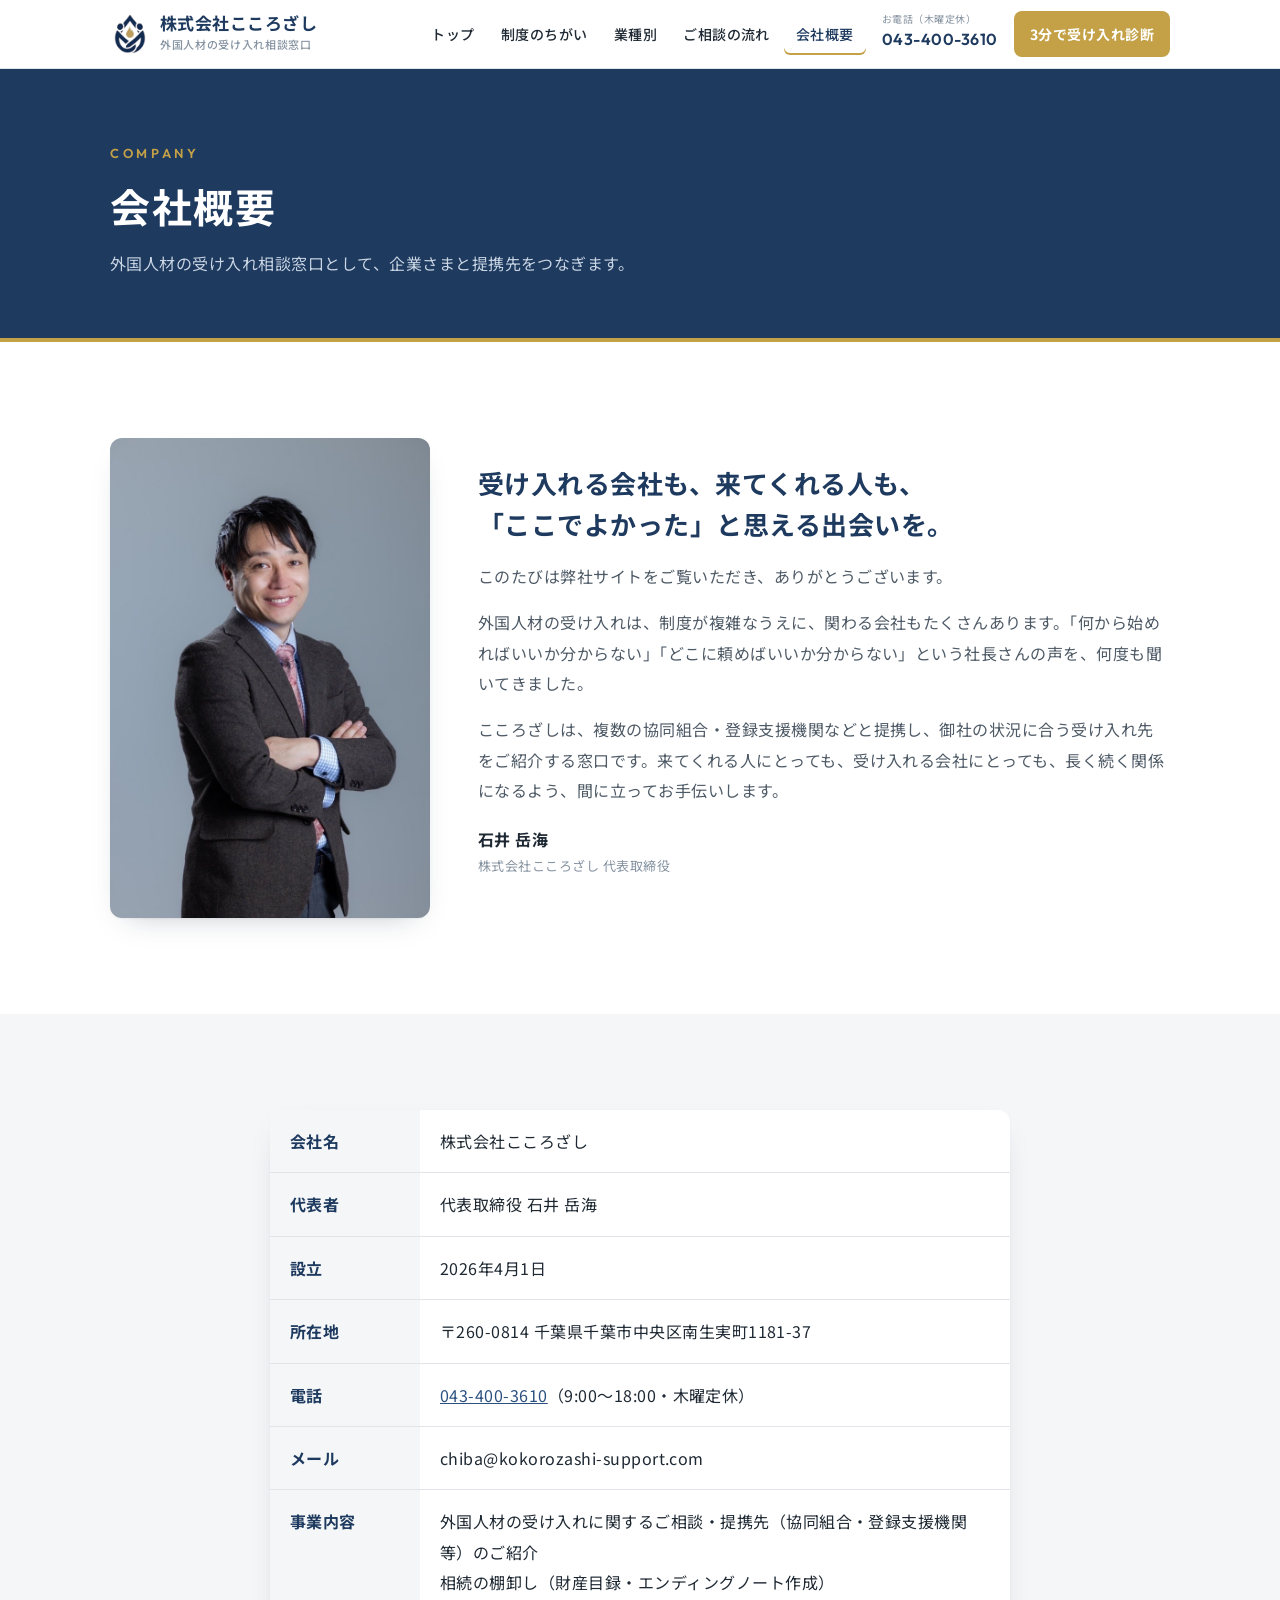
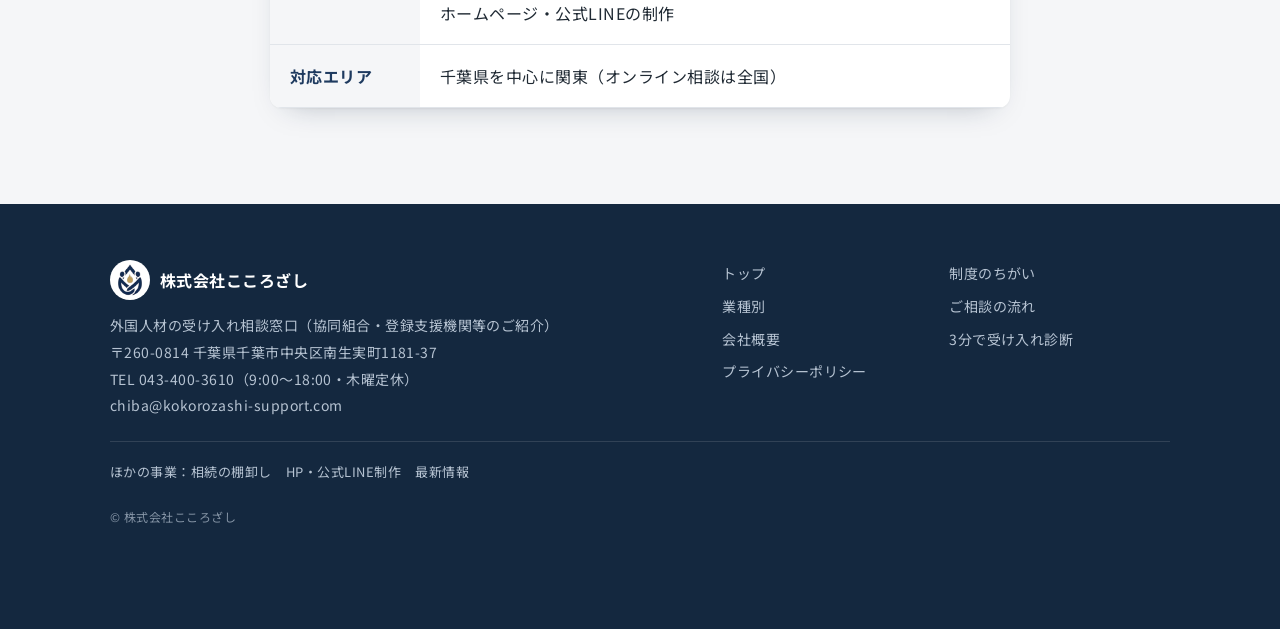
==== commit 39799ff2: "住所を番地までに戻す" ====
--- a/company.html
+++ b/company.html
@@ -52,7 +52,7 @@
       <tr><th>会社名</th><td>株式会社こころざし</td></tr>
       <tr><th>代表者</th><td>代表取締役 石井 岳海</td></tr>
       <tr><th>設立</th><td>2026年4月1日</td></tr>
-      <tr><th>所在地</th><td>千葉県千葉市</td></tr>
+      <tr><th>所在地</th><td>〒260-0814 千葉県千葉市中央区南生実町1181-37</td></tr>
       <tr><th>電話</th><td><a href="tel:0434003610">043-400-3610</a>（9:00〜18:00・木曜定休）</td></tr>
       <tr><th>メール</th><td>chiba@kokorozashi-support.com</td></tr>
       <tr><th>事業内容</th><td>外国人材の受け入れに関するご相談・提携先（協同組合・登録支援機関等）のご紹介<br>相続の棚卸し（財産目録・エンディングノート作成）<br>ホームページ・公式LINEの制作</td></tr>
@@ -66,7 +66,7 @@
       <div>
         <p class="fl"><img src="assets/img/logo.png" alt=""><b>株式会社こころざし</b></p>
         <p style="margin:0">外国人材の受け入れ相談窓口（協同組合・登録支援機関等のご紹介）<br>
-        千葉県千葉市<br>
+        〒260-0814 千葉県千葉市中央区南生実町1181-37<br>
         TEL 043-400-3610（9:00〜18:00・木曜定休）<br>chiba@kokorozashi-support.com</p>
       </div>
       <div><ul><li><a href="index.html">トップ</a></li><li><a href="seido.html">制度のちがい</a></li><li><a href="gyoushu.html">業種別</a></li><li><a href="flow.html">ご相談の流れ</a></li><li><a href="company.html">会社概要</a></li><li><a href="shindan.html">3分で受け入れ診断</a></li><li><a href="privacy.html">プライバシーポリシー</a></li></ul></div>
